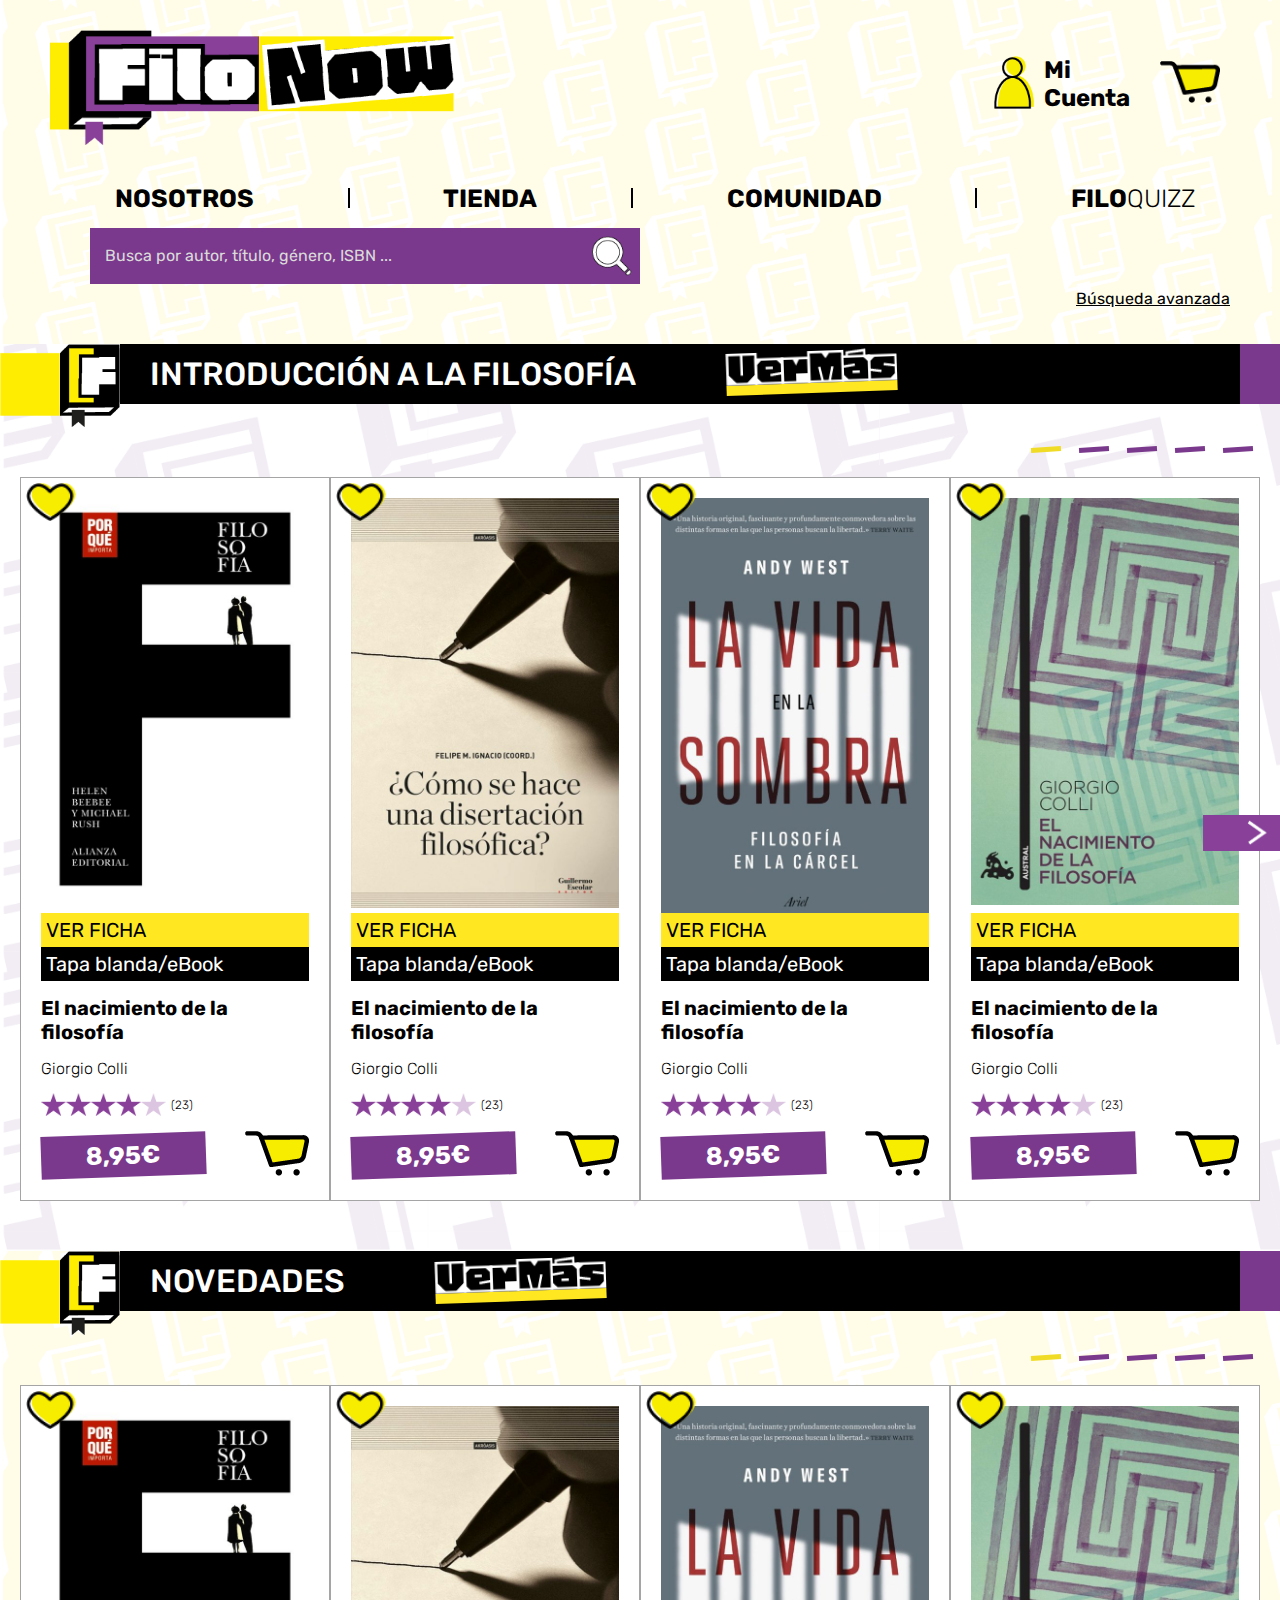
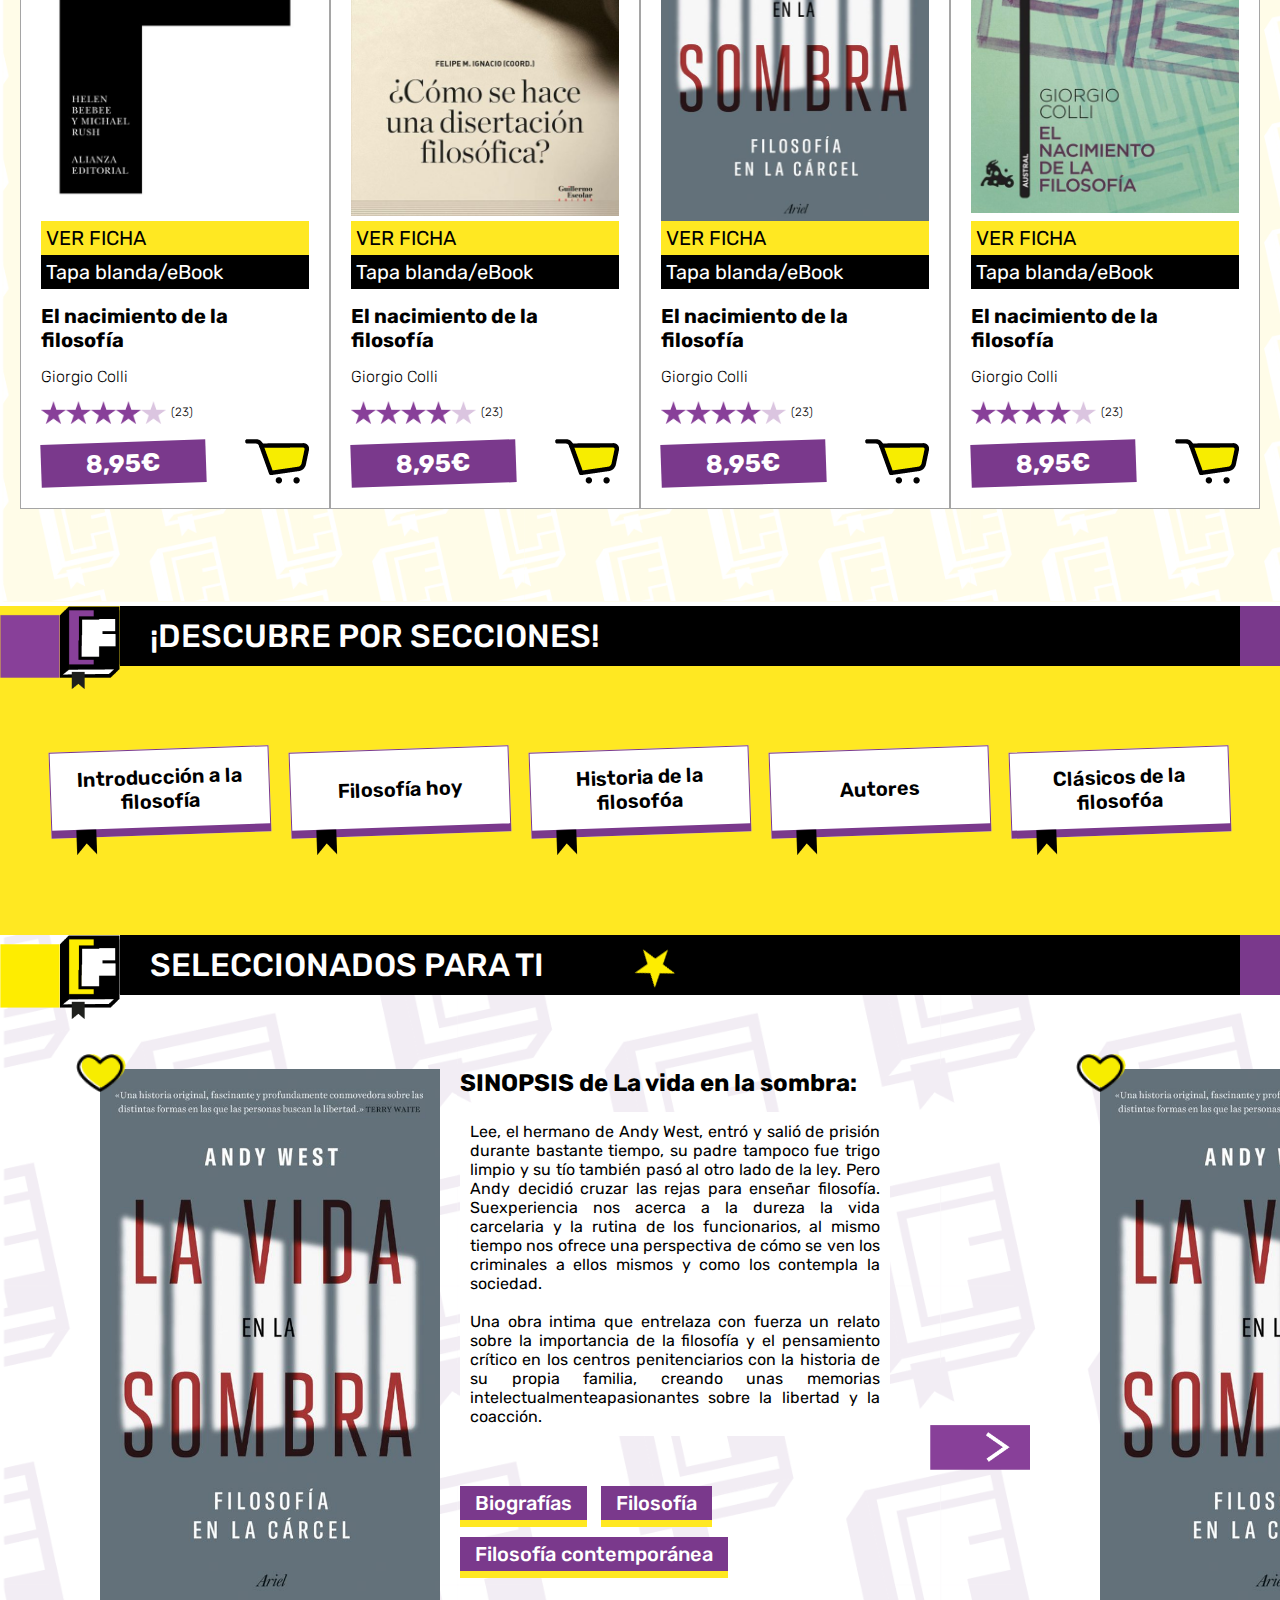
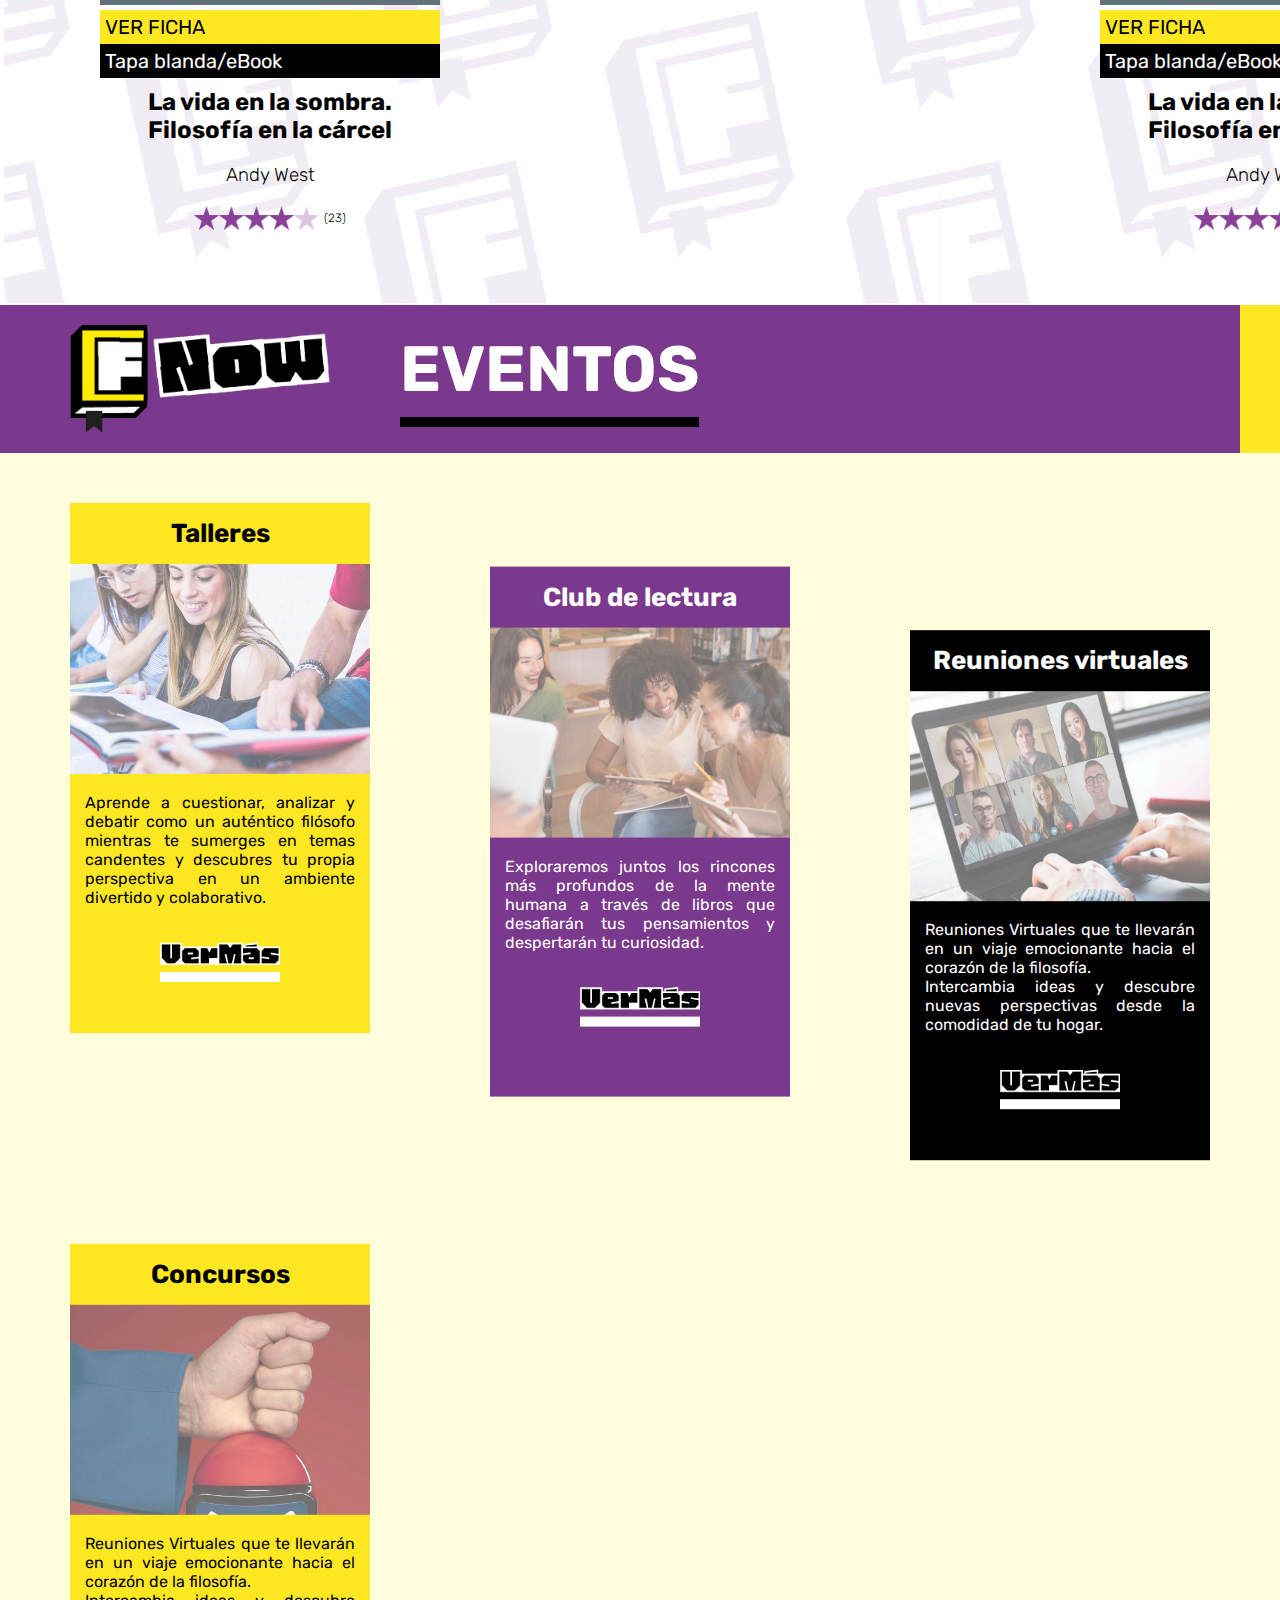
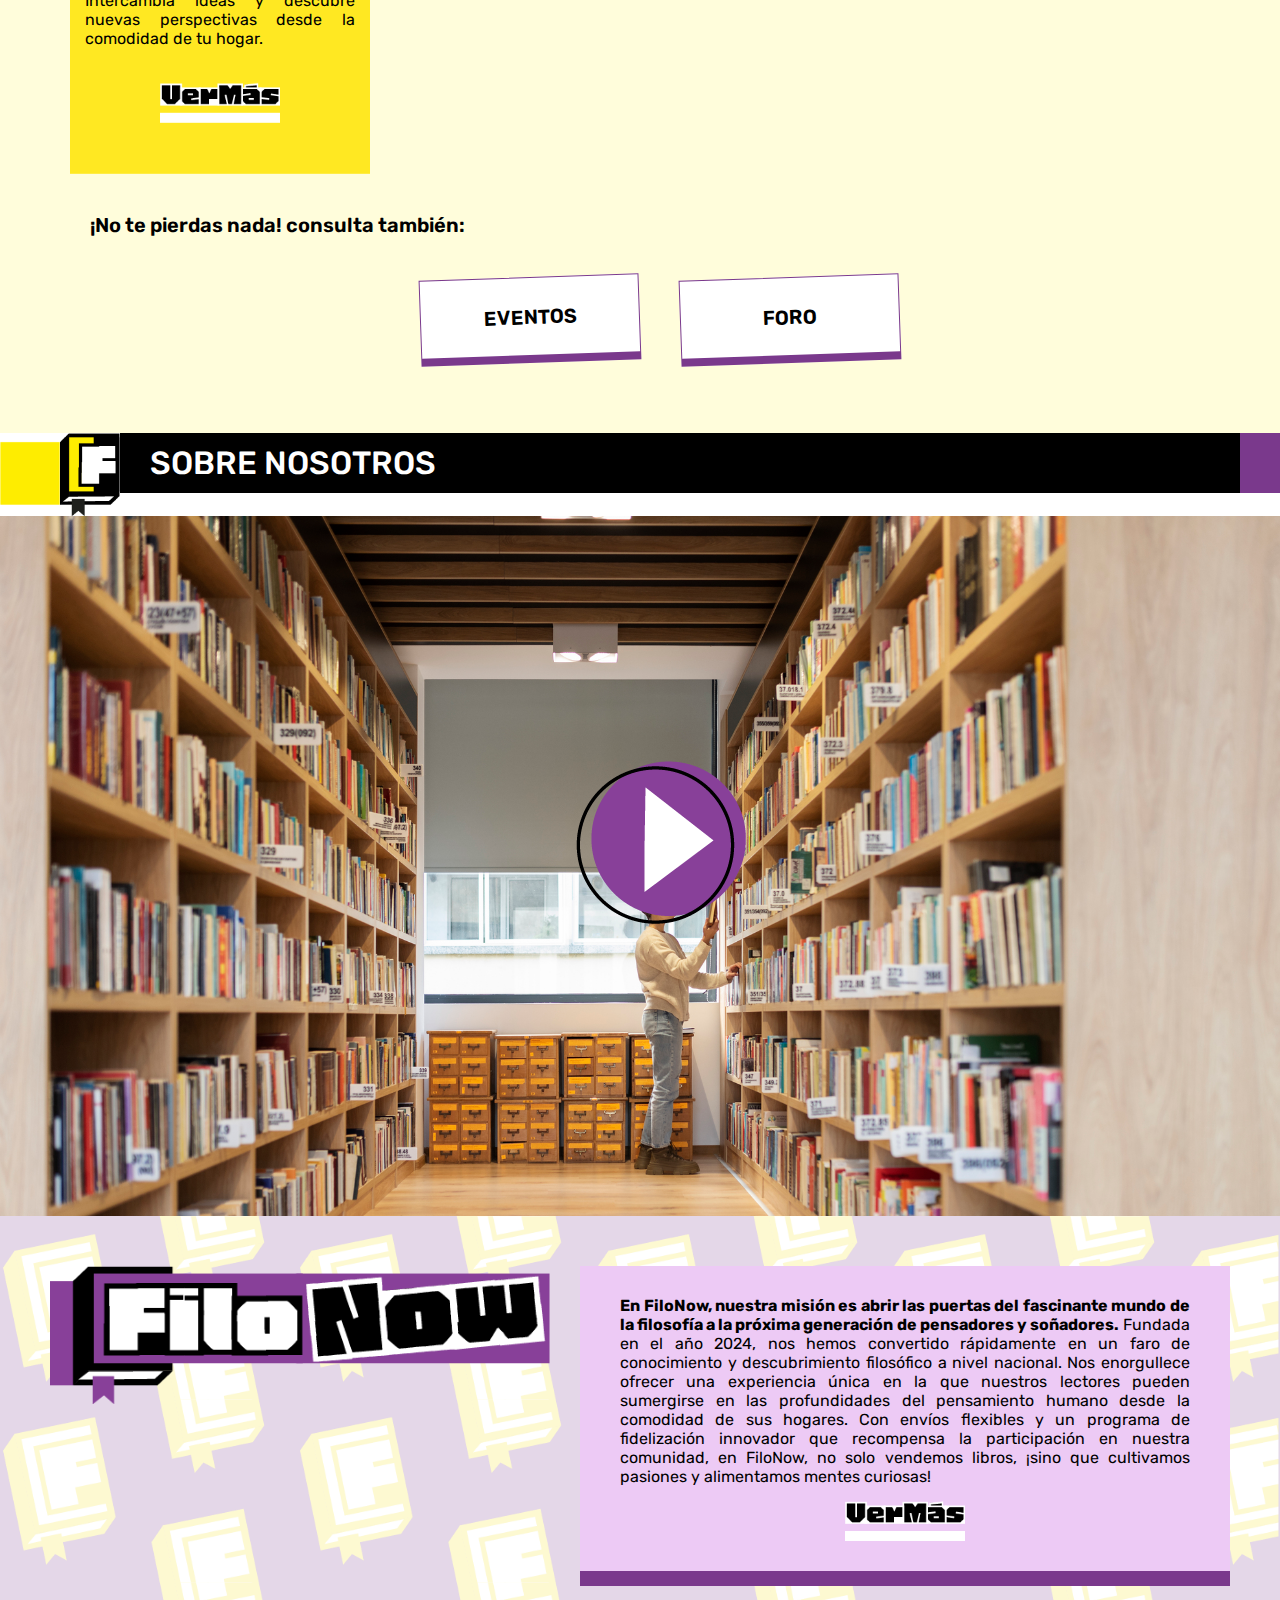
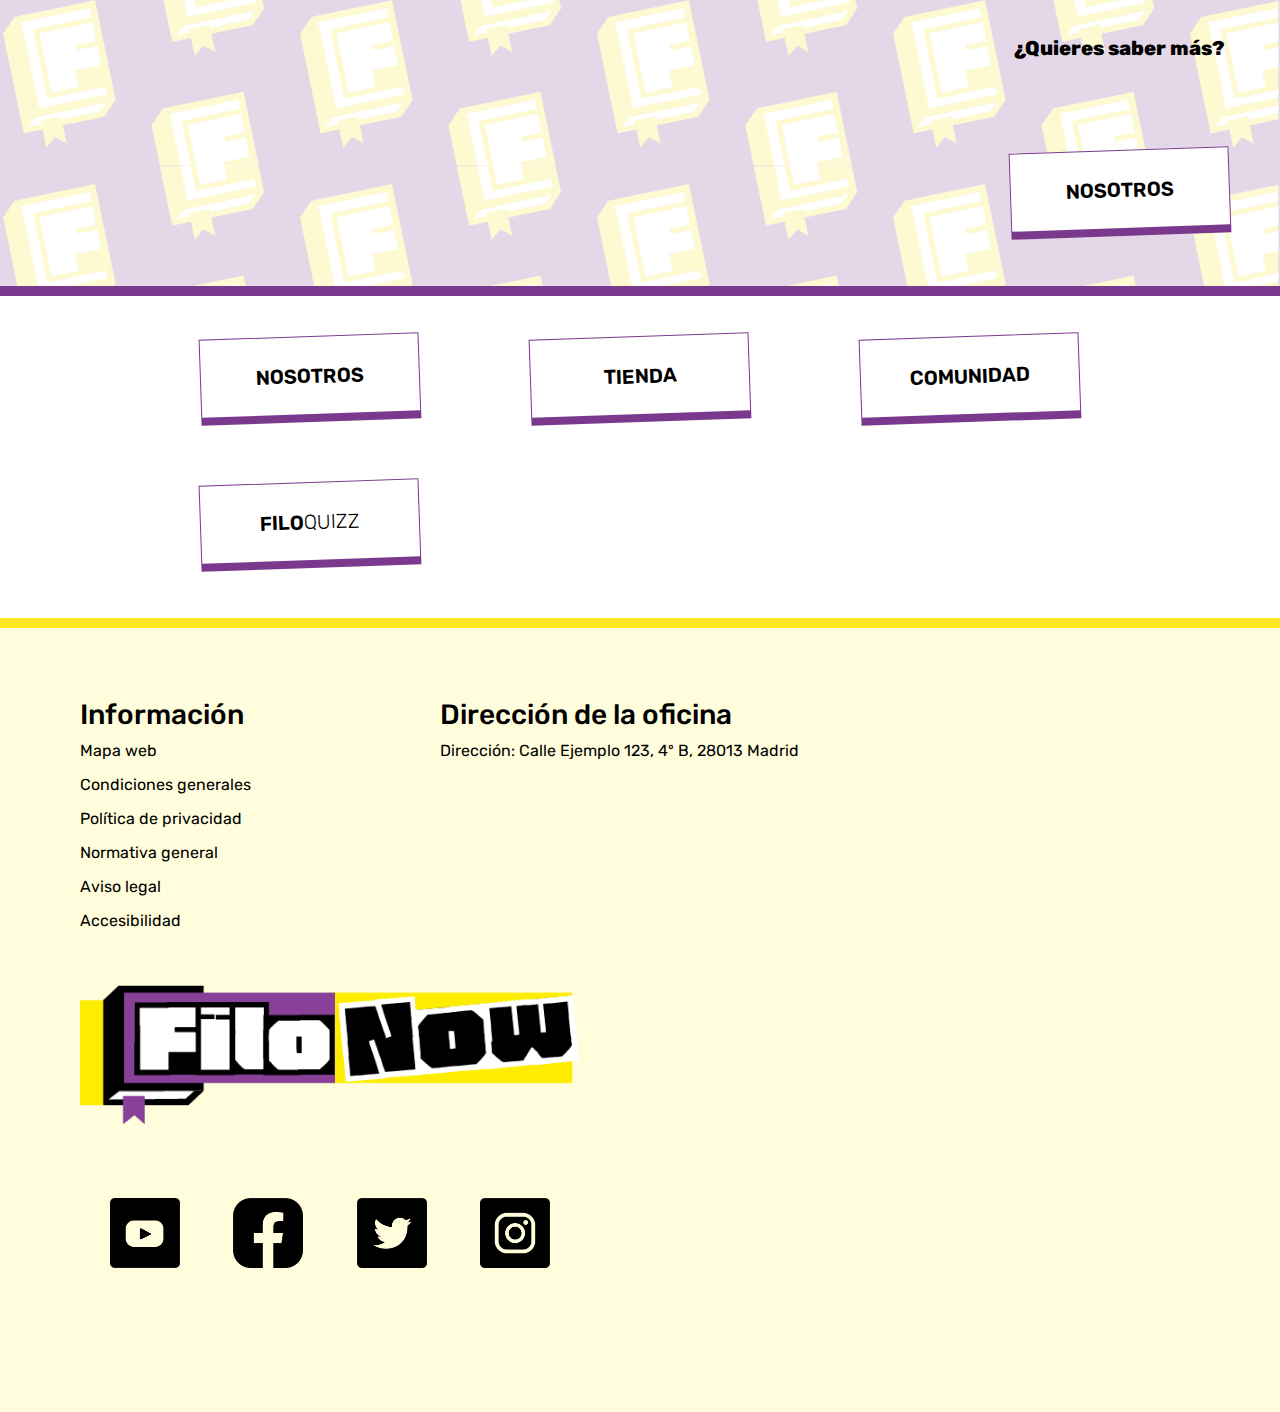
==== index.html @ 38102812 "validación completa de comunidad.html y corrección de otros html" ====
<!DOCTYPE html>
<html lang="es">
<head>
  <meta charset="UTF-8">
  <meta name="viewport" content="width=device-width, initial-scale=1.0">
  <link rel="stylesheet" href="./CSS/style.css">
  <link rel="stylesheet" href="./CSS/componentes.css">
  <title>FiloNow - Tu librería de filosofía</title>
  <link rel="stylesheet" href="https://fonts.googleapis.com/css2?family=Rubik:wght@300;400;500;700&display=swap">
  <link href="https://fonts.googleapis.com/css2?family=Honk&display=swap" rel="stylesheet">
</head>

<body>
  <header>
      <div class="navBar">
        <!-- LOGOTIPO + CALL TO ACTION -->
          <div class="sup-menu">
            <a class="abrir-menu" id="abrir">&#8801;</a>
              <a href="index.html"><img src="./logo/LOGOTIPO_VR1.png" alt="FiloNow"  class="logo"></a>
              <div class="call-action">
                  <div class="mi-cuenta-boton boton-cta">
                    <a href="#"><img src="./botones/mi-cuenta-active.png" alt="Botón Cuenta" class="icono-cuenta"></a>
                        <a href="#">
                            <h2 class="mi-cuenta">Mi <br>Cuenta</h2>
                        </a>                     
                  </div>
                  <div class="carrito boton-cta">
                      <a href="#"><img src="./botones/carrito-active.png" alt="Botón carrito" class="icono-carrito"></a>
                  </div>
              </div>
          </div>
          <!-- BUSCADOR EN LA VERSION RESPONSIVE - NO APARECE EN LA VERSIÓN DESKTOP -->
          <div class="buscador" id="buscador-resp">
              <form role="search" onsubmit="return false;">
                  <input type="search" id="search-input" name="q" placeholder="Busca por autor, título, género, ISBN ..." aria-label="Buscador">
                  <button type="submit" class="boton-buscador">
                      <img src="./botones/buscador.png" alt="botón buscador" width="28">
                  </button>
              </form>
          </div>
          <!-- MENÚ PRINCIPAL -->
          <nav class="menu" id="menu">
            <a class="cerrar-menu" id="cerrar">&#215;</a>
              <a href="nosotros.html">NOSOTROS</a>
              <div class="linea-vertical"></div>
              <a href="./tienda.html">TIENDA</a>
              <div class="linea-vertical"></div>
              <a href="comunidad.html">COMUNIDAD</a>
              <div class="linea-vertical"></div>
              <a href="#">FILO<span class="menu-light-font">QUIZZ</span></a>
              <div class="buscador">
                  <form role="search" onsubmit="return false;">
                      <input type="search" id="search-input" name="q" placeholder="Busca por autor, título, género, ISBN ..." aria-label="Buscador">
                      <button type="submit" class="boton-buscador">
                          <img src="./botones/buscador.png" alt="botón buscador" width="40">
                      </button>
                  </form>
              </div>
        </nav>
          <div class="b-avanzada">
              <a href="#">Búsqueda avanzada</a>
          </div>
      </div>
  </header>

<!-- INTRODUCCIÓN A LA FILOSOFÍA -->
  <section class="intro-filo-home">
      <div class="boton-siguiente">
          <a href="#"><img src="./botones/siguiente.png" alt="botón para ver más libros"></a>
      </div>
    
      <div class="titulo-intro-filo-home">
          <img src="./logo/LOGOTIPO_VR10.png" alt="logo FiloNow" class="imagen-titulo">
          <div class="titulo-text">
              <h1>INTRODUCCIÓN A LA FILOSOFÍA</h1>
              <a href="#"><img src="./botones/vermas.png" alt="botón ver más" class="ver-mas-no ver-mas"></a>
          </div>
      </div>
      <div class="visualizacion">
          <div class="linea-horizontal"></div>
          <div class="linea-horizontal"></div>
          <div class="linea-horizontal"></div>
          <div class="linea-horizontal"></div>
          <div class="linea-horizontal"></div>
      </div>

<div class="contenedor-intro-libros-home">
   <div class="intro-libros-home">
       <div class="libros-home">
           <div class="libro1-home">
               <a href="#"><img src="/botones/like-active.png" alt="botón me gusta" class="me-gusta"></a>
               <div class="portada">
                   <img src="./imagenes/portadas/libro1.jpg" alt="El nacimiento de la filosofía" class="portada-img">
               </div>
                   <div class="ficha">
                       <a href="#">VER FICHA</a>
                   </div>
                   <div class="formato">
                       <p>Tapa blanda/eBook</p>  
                   </div>              
                    <h2>El nacimiento de la filosofía</h2>
                    <h3>Giorgio Colli</h3>
               <div class="puntuacion">
                   <img src="./botones/estrella.png" alt="">
                   <img src="./botones/estrella.png" alt="">
                   <img src="./botones/estrella.png" alt="">
                   <img src="./botones/estrella.png" alt="">
                   <img src="./botones/estrella.png" alt="">
                   <span>(23)</span>
               </div>
               <div class="precio-carrito">
                   <span>8,95€</span>
                   <a href="#"><img src="./botones/carrito-active.png" alt="boton carrito"></a>
               </div>
           </div>
       </div>
       <div class="libros-home">
           <div class="libro1-home">
               <a href="#"><img src="/botones/like-active.png" alt="botón me gusta" class="me-gusta"></a>
               <div class="portada">
                   <img src="./imagenes/portadas/libro2.jpg" alt="El nacimiento de la filosofía" class="portada-img">
               </div>
                   <div class="ficha">
                       <a href="#">VER FICHA</a>
                   </div>
                   <div class="formato">
                       <p>Tapa blanda/eBook</p>  
                   </div>              
                    <h2>El nacimiento de la filosofía</h2>
                    <h3>Giorgio Colli</h3>
               <div class="puntuacion">
                   <img src="./botones/estrella.png" alt="">
                   <img src="./botones/estrella.png" alt="">
                   <img src="./botones/estrella.png" alt="">
                   <img src="./botones/estrella.png" alt="">
                   <img src="./botones/estrella.png" alt="">
                   <span>(23)</span>
               </div>
               <div class="precio-carrito">
                   <span>8,95€</span>
                   <a href="#"><img src="./botones/carrito-active.png" alt="boton carrito"></a>
               </div>
           </div>
       </div>
       <div class="libros-home">
           <div class="libro1-home">
               <a href="#"><img src="/botones/like-active.png" alt="botón me gusta" class="me-gusta"></a>
               <div class="portada">
                   <img src="./imagenes/portadas/libro3.jpg" alt="El nacimiento de la filosofía" class="portada-img">
               </div>
                   <div class="ficha">
                       <a href="#">VER FICHA</a>
                   </div>
                   <div class="formato">
                       <p>Tapa blanda/eBook</p>  
                   </div>              
                   <h2>El nacimiento de la filosofía</h2>
                    <h3>Giorgio Colli</h3>
               <div class="puntuacion">
                   <img src="./botones/estrella.png" alt="">
                   <img src="./botones/estrella.png" alt="">
                   <img src="./botones/estrella.png" alt="">
                   <img src="./botones/estrella.png" alt="">
                   <img src="./botones/estrella.png" alt="">
                   <span>(23)</span>
               </div>
               <div class="precio-carrito">
                   <span>8,95€</span>
                   <a href="#"><img src="./botones/carrito-active.png" alt="boton carrito"></a>
               </div>
           </div>
       </div>
      <div class="libros-home">
           <div class="libro1-home">
               <a href="#"><img src="/botones/like-active.png" alt="botón me gusta" class="me-gusta"></a>
               <div class="portada">
                   <img src="./imagenes/portadas/libro4.jpg" alt="El nacimiento de la filosofía" class="portada-img">
               </div>
                   <div class="ficha">
                       <a href="#">VER FICHA</a>
                   </div>
                   <div class="formato">
                       <p>Tapa blanda/eBook</p>  
                   </div>              
                    <h2>El nacimiento de la filosofía</h2>
                    <h3>Giorgio Colli</h3>
               <div class="puntuacion">
                   <img src="./botones/estrella.png" alt="">
                   <img src="./botones/estrella.png" alt="">
                   <img src="./botones/estrella.png" alt="">
                   <img src="./botones/estrella.png" alt="">
                   <img src="./botones/estrella.png" alt="">
                   <span>(23)</span>
               </div>
               <div class="precio-carrito">
                   <span>8,95€</span>
                   <a href="#"><img src="./botones/carrito-active.png" alt="boton carrito"></a>
               </div>
           </div>
       </div>
   </div>
</div>

<!-- NOVEDADES -->
  </section>
  <section class="intro-filo-home" id="novedades-fondo">
      <div class="boton-siguiente">
          <a href="#"><img src="./botones/siguiente.png" alt="botón para ver más libros"></a>
      </div>
    
      <div class="titulo-intro-filo-home">
          <img src="./logo/LOGOTIPO_VR10.png" alt="logo FiloNow" class="imagen-titulo">
          <div class="titulo-text">
              <h1>NOVEDADES</h1>
              <a href="#"><img src="./botones/vermas.png" alt="botón ver más" class="ver-mas-no ver-mas"></a>
          </div>
      </div>
      <div class="visualizacion">
          <div class="linea-horizontal"></div>
          <div class="linea-horizontal"></div>
          <div class="linea-horizontal"></div>
          <div class="linea-horizontal"></div>
          <div class="linea-horizontal"></div>
      </div>
      <div class="contenedor-novedades-home">
       <div class="intro-libros-home" id="novedades-home">
          <div class="libros-home">
              <div class="libro1-home">
                  <a href="#"><img src="/botones/like-active.png" alt="botón me gusta" class="me-gusta"></a>
                  <div class="portada">
                      <img src="./imagenes/portadas/libro1.jpg" alt="El nacimiento de la filosofía" class="portada-img">
                  </div>
                      <div class="ficha">
                          <a href="#">VER FICHA</a>
                      </div>
                      <div class="formato">
                          <p>Tapa blanda/eBook</p>  
                      </div>              
                       <h2>El nacimiento de la filosofía</h2>
                       <h3>Giorgio Colli</h3>
                  <div class="puntuacion">
                      <img src="./botones/estrella.png" alt="">
                      <img src="./botones/estrella.png" alt="">
                      <img src="./botones/estrella.png" alt="">
                      <img src="./botones/estrella.png" alt="">
                      <img src="./botones/estrella.png" alt="">
                      <span>(23)</span>
                  </div>
                  <div class="precio-carrito">
                      <span>8,95€</span>
                      <a href="#"><img src="./botones/carrito-active.png" alt="boton carrito"></a>
                  </div>
              </div>
          </div>
           <div class="libros-home">
              <div class="libro1-home">
                  <a href="#"><img src="/botones/like-active.png" alt="botón me gusta" class="me-gusta"></a>
                  <div class="portada">
                      <img src="./imagenes/portadas/libro2.jpg" alt="El nacimiento de la filosofía" class="portada-img">
                  </div>
                      <div class="ficha">
                          <a href="#">VER FICHA</a>
                      </div>
                      <div class="formato">
                          <p>Tapa blanda/eBook</p>  
                      </div>              
                       <h2>El nacimiento de la filosofía</h2>
                       <h3>Giorgio Colli</h3>
                  <div class="puntuacion">
                      <img src="./botones/estrella.png" alt="">
                      <img src="./botones/estrella.png" alt="">
                      <img src="./botones/estrella.png" alt="">
                      <img src="./botones/estrella.png" alt="">
                      <img src="./botones/estrella.png" alt="">
                      <span>(23)</span>
                  </div>
                  <div class="precio-carrito">
                      <span>8,95€</span>
                      <a href="#"><img src="./botones/carrito-active.png" alt="boton carrito"></a>
                  </div>
              </div>
          </div>
          <div class="libros-home">
              <div class="libro1-home">
                  <a href="#"><img src="/botones/like-active.png" alt="botón me gusta" class="me-gusta"></a>
                  <div class="portada">
                      <img src="./imagenes/portadas/libro3.jpg" alt="El nacimiento de la filosofía" class="portada-img">
                  </div>
                      <div class="ficha">
                          <a href="#">VER FICHA</a>
                      </div>
                      <div class="formato">
                          <p>Tapa blanda/eBook</p>  
                      </div>              
                       <h2>El nacimiento de la filosofía</h2>
                       <h3>Giorgio Colli</h3>
                  <div class="puntuacion">
                      <img src="./botones/estrella.png" alt="">
                      <img src="./botones/estrella.png" alt="">
                      <img src="./botones/estrella.png" alt="">
                      <img src="./botones/estrella.png" alt="">
                      <img src="./botones/estrella.png" alt="">
                      <span>(23)</span>
                  </div>
                  <div class="precio-carrito">
                      <span>8,95€</span>
                      <a href="#"><img src="./botones/carrito-active.png" alt="boton carrito"></a>
                  </div>
              </div>
          </div>
          <div class="libros-home">
              <div class="libro1-home">
                  <a href="#"><img src="/botones/like-active.png" alt="botón me gusta" class="me-gusta"></a>
                  <div class="portada">
                      <img src="./imagenes/portadas/libro4.jpg" alt="El nacimiento de la filosofía" class="portada-img">
                  </div>
                      <div class="ficha">
                          <a href="#">VER FICHA</a>
                      </div>
                      <div class="formato">
                          <p>Tapa blanda/eBook</p>  
                      </div>              
                       <h2>El nacimiento de la filosofía</h2>
                       <h3>Giorgio Colli</h3>
                  <div class="puntuacion">
                      <img src="./botones/estrella.png" alt="">
                      <img src="./botones/estrella.png" alt="">
                      <img src="./botones/estrella.png" alt="">
                      <img src="./botones/estrella.png" alt="">
                      <img src="./botones/estrella.png" alt="">
                      <span>(23)</span>
                  </div>
                  <div class="precio-carrito">
                      <span>8,95€</span>
                      <a href="#"><img src="./botones/carrito-active.png" alt="boton carrito"></a>
                  </div>
              </div>
          </div>
      </div>
      </div>
      <div class="ver-mas-resp">
       <a href="#"><img src="./botones/vermas.png" alt="botón ver más" class="ver-mas"></a>
      </div>
  </section>

  <!-- DESCUBRE -->
  <section class="descubre-home section-margin-top">
    
      <div class="titulo-intro-filo-home">
          <img src="./logo/LOGOTIPO_VR5.png" alt="logo FiloNow" class="imagen-titulo-descubre">
          <div class="titulo-text">
              <h1>¡DESCUBRE POR SECCIONES!</h1>
          </div>
      </div>
      <div class="seccion-descubre">
          <div class="botones-descubre">
              <a href="#" class="descubre-boton-arriba"><img src="./botones/lengua.png" alt="" class="lengua">Introducción a la filosofía</a>
              <a href="#" class="descubre-boton-abajo"><img src="./botones/lengua.png" alt="" class="lengua">Filosofía hoy</a>
              <a href="#" class="descubre-boton-arriba"><img src="./botones/lengua.png" alt="" class="lengua">Historia de la filosofóa</a>
              <a href="#" class="descubre-boton-abajo"><img src="./botones/lengua.png" alt="" class="lengua">Autores</a>
              <a href="#" class="descubre-boton-arriba"><img src="./botones/lengua.png" alt="" class="lengua">Clásicos de la filosofóa</a>
          </div>
      </div>
</section>
 <section class="parati-home">
   <div class="titulo-intro-filo-home titulo-parati">
       <img src="./logo/LOGOTIPO_VR10.png" alt="logo FiloNow" class="imagen-titulo-descubre">
       <div class="titulo-text">
           <h1>SELECCIONADOS PARA TI</h1>
           <img src="./botones/estrella-amarilla.png" alt="" class="estrella-parati">
       </div>
   </div>
   <div class="contenido-parati">
       <div class="libro-parati">
           <div class="info-libro-parati">
               <a href="#"><img src="/botones/like-active.png" alt="botón me gusta" class="me-gusta-parati"></a>
               <div class="portada-parati">
                   <img src="./imagenes/portadas/libro3.jpg" alt="" class="portada-parati1">
               </div>
               <div class="ficha">
                   <a href="#">VER FICHA</a>
               </div>
               <div class="formato">
                   <p>Tapa blanda/eBook</p>  
               </div>
               <h2 class="parati-nombreautor">La vida en la sombra. Filosofía en la cárcel</h2>
               <h3 class="parati-nombreautor">Andy West</h3>
               <div class="puntuacion puntuacion-parati">
                   <img src="./botones/estrella.png" alt="">
                   <img src="./botones/estrella.png" alt="">
                   <img src="./botones/estrella.png" alt="">
                   <img src="./botones/estrella.png" alt="">
                   <img src="./botones/estrella.png" alt="">
                   <span>(23)</span>
               </div>
           </div>
           <div class="descripcion-libro-parati">
               <h2 class="h2-parati">SINOPSIS de La vida en la sombra:</h2>
               <p>Lee, el hermano de Andy West, entró y salió de prisión durante bastante tiempo, su padre tampoco fue trigo limpio y su tío también pasó al otro lado de la ley. Pero Andy decidió cruzar las rejas para enseñar filosofía. Suexperiencia nos acerca a la dureza la vida carcelaria y la rutina de los funcionarios, al mismo tiempo nos ofrece una perspectiva de cómo se ven los criminales a ellos mismos y como los contempla la sociedad.
  
                <br><br>Una obra intima que entrelaza con fuerza un relato sobre la importancia de la filosofía y el pensamiento crítico en los centros penitenciarios con la historia de su propia familia, creando unas memorias intelectualmenteapasionantes sobre la libertad y la coacción.</p>
                <div class="tags-parati">
                   <a href="#">Biografías</a>
                   <a href="#">Filosofía</a>
                   <a href="#">Filosofía contemporánea</a>
                </div>
           </div>
           <div class="boton-siguiente-parati">
               <a href="#"><img src="./botones/siguiente.png" alt=""></a>
           </div>
       </div>
       <div class="libro-parati">
           <div class="info-libro-parati">
               <a href="#"><img src="/botones/like-active.png" alt="botón me gusta" class="me-gusta-parati"></a>
               <div class="portada-parati">
                   <img src="./imagenes/portadas/libro3.jpg" alt="" class="portada-parati1">
               </div>
              
               <div class="ficha">
                   <a href="#">VER FICHA</a>
               </div>
               <div class="formato">
                   <p>Tapa blanda/eBook</p>  
               </div>
               <h2 class="parati-nombreautor">La vida en la sombra. Filosofía en la cárcel</h2>
               <h3 class="parati-nombreautor">Andy West</h3>
               <div class="puntuacion puntuacion-parati">
                   <img src="./botones/estrella.png" alt="">
                   <img src="./botones/estrella.png" alt="">
                   <img src="./botones/estrella.png" alt="">
                   <img src="./botones/estrella.png" alt="">
                   <img src="./botones/estrella.png" alt="">
                   <span>(23)</span>
               </div>
           </div>
           <div class="descripcion-libro-parati">
               <h2 class="h2-parati">SINOPSIS de La vida en la sombra:</h2>
               <p>Lee, el hermano de Andy West, entró y salió de prisión durante bastante tiempo, su padre tampoco fue trigo limpio y su tío también pasó al otro lado de la ley. Pero Andy decidió cruzar las rejas para enseñar filosofía. Suexperiencia nos acerca a la dureza la vida carcelaria y la rutina de los funcionarios, al mismo tiempo nos ofrece una perspectiva de cómo se ven los criminales a ellos mismos y como los contempla la sociedad.
  
                <br><br>Una obra intima que entrelaza con fuerza un relato sobre la importancia de la filosofía y el pensamiento crítico en los centros penitenciarios con la historia de su propia familia, creando unas memorias intelectualmenteapasionantes sobre la libertad y la coacción.</p>
                <div class="tags-parati">
                   <a href="#">Biografías</a>
                   <a href="#">Filosofía</a>
                   <a href="#">Filosofía contemporánea</a>
                </div>
           </div>
       </div>     
   </div>
</section>

<!-- EVENTOS -->
<section class="eventos-home">
   <div class="encabezado-eventos-home">
       <img src="./logo/LOGOTIPO_VR9.png" alt="">
       <div class="titulo-eventos">
           <h1>EVENTOS</h1>
       </div>
   </div>

   <div class="contenedor-grid">
       <div class="grid-eventos-home">
           <div class="container-eventos evento1">
               <div class="evento1-home">
                   <h2>Talleres</h2>
                   <img src="./imagenes/eventos/talleres.jpg" alt="imagen de un grupo de personas reunidas en videoconferencia" class="imagen-evento-home"  height="210px">
                   <p>Aprende a cuestionar, analizar y debatir como un auténtico filósofo mientras te sumerges en temas candentes y descubres tu propia perspectiva en un ambiente divertido y colaborativo.</p>
                   <a href="#" class="ver-mas-estandar"><img src="./botones/vermas.png" alt="boton para ver más sobre el evento"></a>
               </div>
           </div>
      
           <div class="container-eventos evento2">
               <div class="evento1-home">
                   <h2>Club de lectura</h2>
                   <img src="./imagenes/eventos/club_lectur.jpg" alt="imagen de un grupo de personas reunidas en videoconferencia" class="imagen-evento-home"  height="210px">
                   <p>Exploraremos juntos los rincones más profundos de la mente humana a través de libros que desafiarán tus pensamientos y despertarán tu curiosidad.</p>
                   <a href="#" class="ver-mas-estandar"><img src="./botones/vermas.png" alt="boton para ver más sobre el evento"></a>
               </div>
           </div>
       
           <div class="container-eventos evento3">
               <div class="evento1-home">
                   <h2>Reuniones virtuales</h2>
                   <img src="./imagenes/eventos/reuniones_virtuales.jpg" alt="imagen de un grupo de personas reunidas en videoconferencia" class="imagen-evento-home"  height="210px">
                   <p>Reuniones Virtuales que te llevarán en un viaje emocionante hacia el corazón de la filosofía. <br>Intercambia ideas y descubre nuevas perspectivas desde la comodidad de tu hogar.</p>
                   <a href="#" class="ver-mas-estandar"><img src="./botones/vermas.png" alt="boton para ver más sobre el evento"></a>
               </div>
           </div>
      
           <div class="container-eventos evento4">
               <div class="evento1-home">
                   <h2>Concursos</h2>
                   <img src="./imagenes/eventos/concursos.jpg" alt="imagen de un grupo de personas reunidas en videoconferencia" class="imagen-evento-home" height="210px">
                   <p>Reuniones Virtuales que te llevarán en un viaje emocionante hacia el corazón de la filosofía. <br>Intercambia ideas y descubre nuevas perspectivas desde la comodidad de tu hogar.</p>
                   <a href="#" class="ver-mas-estandar"><img src="./botones/vermas.png" alt="boton para ver más sobre el evento"></a>
               </div>
           </div>
       </div>
   </div>
  
   <div class="adicional-eventos">
       <p>¡No te pierdas nada! consulta también: </p>
       <div class="botones-eventos">
           <a href="#"  class="botones-general">EVENTOS</a>
           <a href="#"  class="botones-general">FORO</a>
       </div>
   </div>
</section>

<!-- NOSOTROS -->
<section class="sobre-nosotros">
   <div class="titulo-intro-filo-home imagen-nosotros">
       <img src="./logo/LOGOTIPO_VR10.png" alt="logo FiloNow" class="imagen-titulo-descubre">
       <div class="titulo-text">
           <h1>SOBRE NOSOTROS</h1>
       </div>
   </div>
   <div class="video-nosotros">
       <a href="#"><img src="./botones/boton-play.png" alt="botón play" class="play"></a>
   </div>
   <div class="contenido-sobre-nosotros">
       <div class="logo-texto-nosotros">
           <img src="./logo/LOGOTIPO_purpura.png" alt="">
           <div class="descripcion-nosotros">
               <p><b>En FiloNow, nuestra misión es abrir las puertas del fascinante mundo de la filosofía a la próxima generación de pensadores y soñadores.</b> Fundada en el  año 2024, nos hemos convertido rápidamente en un faro de conocimiento y descubrimiento filosófico a nivel nacional. Nos enorgullece ofrecer una experiencia única en la que nuestros lectores pueden sumergirse en las profundidades del pensamiento humano desde la comodidad de sus hogares. Con envíos flexibles y un programa de fidelización innovador que recompensa la participación en nuestra comunidad, en FiloNow, no solo vendemos libros,
                   ¡sino que cultivamos pasiones y alimentamos mentes curiosas!</p>
               <a href="#" class="ver-mas-estandar"><img src="./botones/vermas.png" alt="boton para ver más sobre el evento"></a>
           </div>          
       </div>
       <div class="saber-mas-nosotros">
           <p>¿Quieres saber más?</p>
           <a href="#" class="botones-general">NOSOTROS</a>
       </div>
   </div>
</section>

<footer>
   <section>
       <div class="grid-botones-foot">
           <a href="#" class="botones-general">NOSOTROS</a>
           <a href="#" class="botones-general">TIENDA</a>
           <a href="#" class="botones-general">COMUNIDAD</a>
           <a href="#" class="botones-general">FILO<span>QUIZZ</span></a>
       </div>
   </section>
   <section class="info-foot">
       <div class="contenido-info-foot">
           <div class="info-dire-foot">
               <div class="info1">
                   <h4>Información</h4>
                   <ul class="info-lista-foot">
                       <li><a href="#">Mapa web</a> </li>
                       <li><a href="#">Condiciones generales </a></li>
                       <li><a href="#">Política de privacidad</a></li>
                       <li><a href="#">Normativa general </a></li>
                       <li><a href="#">Aviso legal</a></li>
                       <li><a href="#">Accesibilidad</a></li>
                   </ul>
               </div>
               <div class="info2">
                   <h4>Dirección de la oficina</h4>
                   <p>Dirección: Calle Ejemplo 123, 4º B, 28013 Madrid</p>
               </div>
           </div>
          
           <div class="logo-foot">
               <a href="#"><img src="./logo/LOGOTIPO_VR1.png" alt="logotipo FiloNow" class="logo-foot-img"></a>
               <div class="rrss-foot">
                   <a href="#"><img src="./botones/youtube.png" alt=""></a>
                   <a href="#"><img src="./botones/facebook.png" alt=""></a>
                   <a href="#"><img src="./botones/twitter.png" alt=""></a>
                   <a href="#"><img src="./botones/instagram.png" alt=""></a>
               </div>
           </div>
       </div>
   </section>
</footer>

<script src="./js/main.js"></script>

</body>
</html>
---- CSS/style.css ----
* {
  padding: 0;
  margin: 0;
  box-sizing: border-box;
 }
 
 
 
 /* INTRODUCCIÓN A LA FILOSOFÍA - HOME */

 /* TITULO SECCIÓN*/
 .titulo-intro-filo-home {
  display: flex;
 }
 
 
 .imagen-titulo{
  width: 120px;
 }
 
 
 .titulo-text {
  display: flex;
  margin: 0;
  height: 60px;
  width: 100%;
  background-color: #000;
  color: #fff;
  align-items: center;
  padding: 0 20px;
  border-right: #7A398C 40px solid;
 }
 
 
 .titulo-text h1 {
  margin: 0;
  font-size: 32px;
  margin-right: 80px;
  font-weight: 500;
  padding: 10px;
 }
 
 
 .ver-mas {
  transform: rotate(-2deg);
  border-bottom: #FFE822 10px solid;
 }
 
 
 .ver-mas-resp{
  opacity: 0;
 }
 
 .titulo-text img:hover {
  border-bottom: #7A398C 10px solid;
  transition: 0.4s;
 }

 /* LIBROS INTRODUCCIÓN HOME*/
 .intro-filo-home{
  height: 100%;
  background-image: url(../imagenes/background/2.png);
  background-size: cover;
 }
 
 .contenedor-intro-libros-home{
  display: flex;
  justify-content: center;
  align-items: center;
 }

 .contenedor-novedades-home{
  display: flex;
  justify-content: center;
  align-items: center;
 }
 
 .intro-libros-home{
  display: flex;
  padding: 0px 50px 50px;
  /*flex-wrap: wrap;*/
 }
 
 
 .libros-home{
  background-color: #fff;
  display: flex;

  margin: auto;
  margin-top: 50px;
  height: 80%;
  width: 310px;
  padding: 20px 20px;
  border: #a5a5a5 0.5px solid;
 }
 
 
 .visualizacion{
  position: absolute;
  left: 80%;
  margin-top: 10px;
 }
 
 
 .linea-horizontal{
  display: inline-block;
  width: 30px;
  height: 5px;
  background-color: #7A398C;
  margin: 0 7px;
  transform: rotate(-4deg);
 }
 
 
 .visualizacion :first-child{
  background-color: #f0dc26;
 }

 .libro1-home {
  position: relative;
  display: flex;
  flex-direction: column;
 }
 
 
 .ficha a{
  display: block;
  text-decoration: none;
  color: #000;
 }
 
 
 .ficha{
  padding: 5px;
  background-color: #FFE822;
  margin-top: 1px;
 }
 
 
 .formato{
  padding: 5px;
  background-color: #000;
  color: #fff;
 }
 
 
 .ficha, .formato{
  font-size: 20px;
 }

 .ficha:hover{
  background-color: #7A398C;
  transition: 0.4s;
 }

 .ficha:active{
  background-color: #a98ab1;
 }
 
 .ficha a:hover{
  color: #fff;
  transition: 0.4s;
 }
 
 .me-gusta{
  position: absolute;
  width: 50px;
  top: -15px;
  left: -15px;
 }
 
 .portada{
  height: 414px;
 }
 
 .portada-img{
  width: 100%;
 }
 
 
 .libros-home h2{
  font-size: 20px;
  padding: 15px 0px;
 }
 
 
 .libros-home h3{
  font-size: 16px;
  font-weight: 100;
  padding-bottom: 15px;
 }
 
 
 .puntuacion{
  display: flex;
  align-items: center;
 }
 
 
 .puntuacion img:last-of-type{
  margin-right: 5px;
  opacity: 30%;
 }
 
 
 .puntuacion img{
  width: 25px;
 }
 
 
 .puntuacion span{
  font-size: 12px;
  font-weight: 100;
 }
 
 
 .precio-carrito{
  display: flex;
  justify-content: space-between;
  align-items: center;
  margin-top: 15px;
 }
 
 
 .precio-carrito span{
  font-size: 25px;
  color: #fff;
  background-color: #7A398C;
  padding: 7px 45px;
  transform: rotate(-2deg);
  font-weight: 700;
 }
 
 
 .boton-siguiente{
  position: absolute;
  bottom: 5%;
  left: 94%;
  z-index: 100;
 }
 
 
 .boton-siguiente img{
  width: 80px;
 }
 
 
 .boton-siguiente img:hover{
 opacity: 0.8;
 }

 /* NOVEDADES -HOME */
 #novedades-fondo{
  background-image: url(../imagenes/background/3.png);
 }

 /* DESCUBRE SECCIONES - HOME */
 .imagen-titulo-descubre{
  width: 120px;
 }
 
 .descubre-home{
  background-color: #FFE822;
  height: 100%;
 }

 .botones-descubre{
  display: flex;
  justify-content: center;
  align-items: center;
  text-align: center;
  gap: 20px;
  flex-wrap: wrap;
  padding: 60px 20px 100px;
 }
 
 
 .botones-descubre a{
  display: flex;
  justify-content: center;
  align-items: center;
  min-width: 180px;
  text-decoration: none;
  padding: 15px 20px;
  background-color: #fff;
  width: 220px;
  height: 86px;
  font-size: 20px;
  font-weight: 600;
  transform: rotate(-2deg);
  border: #7A398C 1px solid;
  border-bottom: #7A398C 8px solid;
  position: relative;
 }
 
 .lengua{
  width: 20px;
  position: absolute;
  top: 100%;
  right: 80%;
 }
 
 .botones-descubre a:hover{
  background-color: #FAE9FF;
  transition: 0.4s;
 }
 
 
 .botones-descubre a:active{
  background-color: #7A398C;
  color: #fff;
 }

/* SELECCIONADOS PARA TI - HOME */
.parati-home{
  background-image: url(../imagenes/background/2.png);
  background-size: cover;
  height: 970px;
}

.estrella-parati{
  width: 40px;
  transform: rotate(-35deg);
}
 
.contenido-parati{
  display: flex;
  overflow: auto;
  padding: 50px 100px;
 }

 .boton-siguiente-parati{
  align-self: center;
  justify-content: center;
 }

 .portada-parati1{
  width: 340px;
 }

 .info-libro-parati{
  position: relative;
  margin-right: 20px;
  width: 340px;
 }

 .parati-nombreautor{
  padding: 10px;
  text-align: center;
 }

 .puntuacion-parati{
  justify-content: center;
  margin-top: 10px;
 }

.me-gusta-parati{
  position: absolute;
  width: 50px;
  top: -15px;
  left: -24px;
 }

 .descripcion-libro-parati{
  width: 430px;
 }

 .descripcion-libro-parati h2{
  margin-bottom: 15px;
 }

 .descripcion-libro-parati p{
  padding: 10px 10px;
  background-color: #fff;
  margin-bottom: 40px;
  text-align: justify;
 }

 .contenido-parati h3{
  font-weight: 100;
 }

 .tags-parati a{
  display: inline-block;
  padding: 5px 15px;
  background-color: #7A398C;
  color: #fff;
  text-align: center;
  border-bottom: #FFE822 7px solid;
  text-decoration: none;
  justify-content: center;
  margin-right: 10px;
  margin-top: 10px;
  font-size: 20px;
  font-weight: 500;
 }

 .tags-parati a:hover{
  background-color: #FFE822;
  color: #7A398C;
  border-bottom: #7A398C 7px solid;
  transition: 0.4s;
 }

 .tags-parati a:active{
  background-color: #7A398C;
  color: #fff;
  border-bottom: #FFE822 7px solid;
 }

 .libro-parati{
  display: flex;
  margin-right: 70px;
 }

 .boton-siguiente-parati img{
  width: 100px;
  margin-left: 40px;
 }

 /* EVENTOS - HOME */
 .eventos-home{
  background-color: #fffddb;
  padding-bottom: 70px;
 }
 .contenedor-grid{
  display: flex;
  flex-direction: column;
  justify-content: center;
  align-items: center;
 }
 .encabezado-eventos-home{
  padding: 0px 50px;
  display: flex;
  align-items: center;
  border-right: #FFE822 40px solid;
 }

 .titulo-eventos{
  margin-left: 50px;
  padding-bottom: 10px;
  font-size: 32px;
  font-weight: 500;
  background-color: #7A398C;
  border-bottom: #000 10px solid;
  cursor: pointer;
 }

 .titulo-eventos:hover{
  border-bottom: #FFE822 10px solid;
  transition: 0.4s;
 }

 .titulo-eventos h1{
  color: #fff;
 }

 .encabezado-eventos-home{
  background-color: #7A398C;
 }

 .encabezado-eventos-home img{
  width: 300px;
  padding: 20px;
 }

 .grid-eventos-home{
  display: flex;
  justify-content: space-between;
  padding: 50px 70px;
  gap: 20px;
  max-width: 1500px;
  flex-wrap: wrap;
 }

 .container-eventos{
  width: 300px;
  height: 530px;
  text-align: center;
 }

 .evento1{
  background-color: #FFE822;
  color: #000;
 }

 .evento2{
  background-color: #7A398C;
  color: #fff;
 }

 .evento3{
  background-color: #000;
  color: #fff;
 }

 .evento4{
  background-color: #FFE822;
  color: #000;
 }

 .container-eventos p{
  text-align: justify;
  padding: 15px;
  margin-bottom: 20px;
  font-size: 16px;
 }

 .container-eventos h2{
  padding: 15px 8px;
  font-size: 26px;
 }

 .imagen-evento-home{
  width: 300px;
 }

 .grid-eventos-home div:nth-child(2){
  transform: translateY(12%);
 }

 .grid-eventos-home div:nth-child(3){
  transform: translateY(24%);
 }

 .grid-eventos-home div:nth-child(4){
  transform: translateY(36%);
 }

 .adicional-eventos{
  margin-top: 180px;
 }

 .adicional-eventos p{
  font-size: 20px;
  font-weight: 600;
  padding: 0px 90px;
 }

 .botones-eventos{
  display: flex;
  margin-left: 420px;
  gap: 40px;
 }

 /* NOSOTROS - HOME */
 .video-nosotros{
  height: 700px;
  background-image: url(../imagenes/nosotros/video.jpg);
  background-size: cover;
  position: relative;
  margin: 0 auto;
 }

 .play{
  position: absolute;
  left: 45%;
  top: 35%;
 }

 .contenido-sobre-nosotros{
  background-color: rgba(122, 57, 140, 0.2);  
  background-image: url(../imagenes/background/1.png);
  background-size: cover;
  margin-top: -50px;
  padding-top: 50px;
  padding-bottom: 50px;
 }

 .logo-texto-nosotros{
  display: flex;
  justify-content: center;
  gap: 30px;
  align-items: flex-start;
  margin: 50px;
}

 .logo-texto-nosotros img{
  width: 500px;
 }

 .descripcion-nosotros{
  background-color:#edcaf5;
  padding: 30px 40px;
  display: flex;
  flex-direction: column;
  align-items: center;
  border-bottom: #7A398C 15px solid;
 }

 .descripcion-nosotros p{
  font-size: 16px;
  font-weight: 400;
  text-align: justify;
  margin-bottom: 15px;
}

.saber-mas-nosotros{
  display: flex;
  flex-direction: column;
  align-items: flex-end;
  margin: 50px 50px 0px;
}

.saber-mas-nosotros p{
  width: 222px;
  text-align: center;
  font-weight: 800;
  font-size: 20px;
  color: #000;
  padding-bottom: 50px;
}
 
 /* RESPONSIVE */
 @media(max-width: 978px){
 
 /* INTRODUCCIÓN A LA FILOSOFÍA - HOME */
  .intro-filo-home{
    height: 630px;
  }
 
  .boton-siguiente, .visualizacion{
    display: none;
  }
 
  .intro-libros-home{
    background-size: cover;
    padding-bottom: 80px;
  }
 
  .intro-libros-home{
    flex-direction: row;
    flex-wrap: nowrap;
    overflow: auto;
    white-space: nowrap;
  }
 
  .titulo-text{
    display: block;
    border-right:#7A398C 20px solid;
    height: 45px;
  }
 
 
  .imagen-titulo{
    display: none;
  }
 
 
  .titulo-text h1{
    font-size: 17px;
    padding: 10px;
    width: 100%;
  }
 
 
  .libros-home{
    margin-top: 17px;
  }
 
 
  .me-gusta{
    width: 35px;
  }
 
  .portada{
    height: 310px;
    margin-bottom: 0px;
  }
 
 
  .ficha, .formato{
    font-size: 12px;
  }
 
  .libros-home h2{
    font-size: 14px;
    font-weight: 500;
    padding: 10px 0px;
  }
 
 
  .libros-home h3{
    font-size: 14px;
    font-weight: 200;
    padding-bottom: 10px;
  }
 
 
  .puntuacion img{
    width: 18px;
  }
 
 
  .precio-carrito{
    margin-top: 10px;
  }
 
 
  .precio-carrito span{
    font-size: 17px;
    padding: 5px 25px;
  }
 
 
  .precio-carrito a img{
    width: 70px;
    padding: 5px 15px;
    background-color: #f1e1f5;
  }
 
 
  /* DESCUBRE SECCIONES - HOME */
  .imagen-titulo-descubre, .ver-mas{
    display: none;
  }
 
 
  .descubre-home{
    margin-top: 22px;
  }
 
  .descubre-home{
    height: 680px;
   }
 
  .botones-descubre{
    display: flex;
    flex-direction: column;
    gap: 0px;
    flex-wrap: nowrap;
  }
 
 
  .botones-descubre a:nth-child(2),
 .botones-descubre a:nth-child(4){
  transform: none;
 }
 
 
 .botones-descubre a{
  margin-top: 30px;
  font-size: 16px;
  transform: none;
 }
 
 /* PARA TI - HOME */
 .parati-home{
  background-image: none;
  background-color: #fcf5fe;
  height: 1100px;
 }

 .titulo-text{
  display: flex;
  width: 100%;
  justify-content: left;
 }

 .estrella-parati{
  width: 25px;
 }

 .contenido-parati{
  padding: 50px 50px;
 }

 .portada-parati1{
  width: 300px;
 }

 .libro-parati{
  flex-direction: column;
 }

 .parati-nombreautor{
  padding: 5px;
  text-align: left;
  font-size: 14px;
 }

 .puntuacion-parati{
  justify-content: left;
  margin-top: 5px;
  }

 .info-libro-parati{
  margin-right: 20px;
  width: 300px;
 }

 .descripcion-libro-parati{
  margin-top: 20px;
  width: 300px;
 }

 .descripcion-libro-parati p{
  background-color: #fff;
  padding: 10px;
  height: 200px;
  overflow: auto;
  font-size: 14px;
  margin-bottom:10px;
 }
 
 .h2-parati {
  font-size: 14px;
  font-weight: 400;
  border-bottom: #000 0.5px solid;
  background-color: #edcaf5;
  padding: 5px;
 }

 .tags-parati a{
  font-size: 14px;
 }

 .boton-siguiente-parati{
  display: none;
 }

 /* EVENTOS - HOME */
 .eventos-home{
  padding: 0;
  margin-top: 8px;
 }

 .encabezado-eventos-home{
  padding: 0px 30px;
  border: none;
 }

 .titulo-eventos{
  margin-left: 10px;
 }

 .titulo-eventos h1{
  font-size: 17px;
 }
 .encabezado-eventos-home img{
  width: 150px;
 }

 .grid-eventos-home{
  padding: 50px;
  flex-wrap: nowrap;
}

.contenedor-grid{
  overflow: auto;
}

.grid-eventos-home div:nth-child(2), 
.grid-eventos-home div:nth-child(3),
.grid-eventos-home div:nth-child(4){
  transform:none;
 }

 .contenedor-grid{
  align-items:flex-start;
 }

 .adicional-eventos{
  display: none;
 }

 .evento1-home p{
  font-size: 14px;
 }

 .evento1-home h2{
  font-size: 22px;
 }

 .container-eventos{
  height: 480px;
 }

 /* NOSOTROS - HOME */
 .video-nosotros{
  height: 500px;
  background-size:cover;
  position: relative;
  margin: 0 auto;
 }

 .play{
  left: 35%;
  top: 30%;
  width: 150px;
 }

 .logo-texto-nosotros{
  flex-direction: column;
  margin: 20px 20px 50px;
  align-items: center;
  gap: 10px;
 }

 .logo-texto-nosotros img{
  width: 300px;
 }

 .descripcion-nosotros{
  padding: 15px;
 }

 .descripcion-nosotros p{
  font-size: 14px;
  margin-bottom: 25px;
  }

  .saber-mas-nosotros{
    display: none;
  }
 }
---- CSS/componentes.css ----
/* EN ESTA HOJA DE ESTILOS SE ENCUENTRAN ALGUNOS DE LOS ESTILOS COMUNES A TODAS LAS PÁGINAS DE FILONOW */

/* HEADER */
body{
    font-family: 'Rubik', sans-serif;
   }
   
   
   a{
    color: #000;
   }
   
   
   #buscador-resp{
    display: none;
   }
   
   
   
   #check{
    display: none;
   }
  
   .abrir-menu, .cerrar-menu{
    display: none;
   }
   
   
   header {
    background-image: url(../imagenes/background/3.png);
    height: 100%;
    padding: 0 50px 60px;
    color: black;
    background-size: cover;
    background-position: center;
   }
   
   
   .logo{
    width: 410px;
   }
   
   
   .sup-menu {
    display: flex;
    justify-content: space-between;
    align-items: center;
    padding-top: 30px;
   }
   
   
   .call-action{
    display: flex;
    flex-grow: 1;
    justify-content: flex-end;
    margin-bottom: 10px;
    gap: 10px;
   }
   
   
   .call-action a{
    text-decoration: none;
   }
   
   
   .icono-cuenta{
    width: 40px;
   }
   
   
   .icono-carrito{
    width: 60px;
   }
   
   
   .mi-cuenta-boton, .carrito{
    display: flex;
    align-items: center;
    padding: 10px;
   }
   
   
   .mi-cuenta-boton img{
    margin-right: 10px;
   }
   
   
   .carrito:hover{
    background-color: #7A398C;
    transition: 0.2s;
   }
   
   
   .mi-cuenta-boton:hover{
    background-color: #7A398C;
    color: #fff;
    transition: 0.2s;
   }
   
   
   .mi-cuenta-boton a:hover{
    color: #fff;
   }
   
   
   .menu {
    display: flex;
    justify-content: space-between;
    align-items: center;
    flex-wrap: wrap;
    margin-top: 20px;
    margin-left: 30px;
   }
   
   
   .menu a{
    padding: 15px 35px;
    font-size: 25px;
    font-weight: 700;
    text-decoration: none;
    transition-duration: 0.4s;
   }
   
   
   .menu a:hover{
    color: #fff;
    background-color: #7A398C;
   }
   
   
   .menu a:focus{
    background-color: #FFE822;
   }
   
   
   .menu a:active{
    color: #7A398C;
    background: transparent;
   }
   
   
   .menu-light-font{
    font-weight: 100;
   }
   
   
   .linea-vertical{
    width: 2px;
    height: 20px;
    background-color: #000;
    margin: 0 10px;
   }
   
   
   .buscador {
    display: flex;
    background-color: #7A398C;
    padding: 5px;
    margin-left: 10px;
    flex-grow: 1;
    max-width: 550px;
    box-sizing: border-box;
   }
   
   
   .buscador form{
    display: flex;
    width: 100%;
   }
   
   
   .buscador input[type="search"] {
    flex-grow: 1;
    padding: 10px;
    border: none;
    outline: none;
    width: auto;
    background-color: #7A398C;
    font-size: 16px;
    color: #fff;
    font-family: 'Rubik', sans-serif;
   }
   
   
   .buscador input[type="search"]::placeholder {
    color: #dadada;
    font-family: 'Rubik', sans-serif;
   }
   
   
   .boton-buscador {
    border: none;
    background: none;
    padding: 3px 3px 0 0;
    cursor: pointer;
    vertical-align: middle;
   }
   
   
   .b-avanzada{
    position: absolute;
    right: 0;
    margin: 5px 50px;
   } 


/* info completa libro*/
.portada{
    margin-bottom: 0px;
    width: 100%;
}

.info-libro-tienda{
    width: 100%;
}

/* botones secciones web*/
.botones-general{
    display: flex;
    justify-content: center;
    align-items: center;
    min-width: 180px;
    margin-top: 40px;
    text-decoration: none;
    padding: 15px 20px;
    background-color: #fff;
    width: 220px;
    height: 86px;
    font-size: 20px;
    font-weight: 600;
    transform: rotate(-2deg);
    border: #7A398C 1px solid;
    border-bottom: #7A398C 8px solid;
   }
  
   .botones-general:hover{
    background-color: #FAE9FF;
    transition: 0.4s;
   }
   
   .botones-general:active{
    background-color: #7A398C;
    color: #fff;
   }
   
   .ver-mas-estandar{
    padding-bottom: 3px;
    border-bottom: #fff 10px solid;
   }

/* boton ver más*/
   .ver-mas-estandar img{
    width: 120px;
   }
   
   .ver-mas-estandar:hover{
    padding-bottom: 3px;
    border-bottom: #7A398C 10px solid;
    transition: 0.4s;
   }

/*bredcrumbs*/
.breadcrumbs ul{
    list-style-type: none;
    display: flex;
    margin: 30px 0px 0px 50px;
    gap: 15px;
   }

/* FOOTER */
.grid-botones-foot{
  display: flex;
  justify-content: space-between;
  gap: 20px;
  padding: 0px 200px 50px;
  flex-wrap: wrap;
  border-top: #7A398C 10px solid;
  border-bottom: #FFE822 10px solid;
}

.botones-general span{
  font-weight: 100;
}

.contenido-info-foot{
  display: flex;
  justify-content: space-between;
  padding: 70px 80px;
  background-color: #fffddb;
  gap: 50px;
  flex-wrap: wrap;
}

.info-dire-foot{
  display: flex;
  gap: 50px;
}

.info1, .info2{
  min-width: 310px;
}

.info-lista-foot{
  list-style-type: none;
}

.info-lista-foot li a{
  text-decoration: none;
}

.info-lista-foot li, .info2 p{
  padding: 5px 0px;
  margin-top: 5px;
}

.info-lista-foot li a:HOVER{
  text-decoration: none;
  border-bottom: #000 1px solid;
}

.logo-foot-img{
  width: 500px;
}

.rrss-foot{
  display: flex;
  justify-content: space-between;
  padding: 70px 30px;
}

.rrss-foot img{
  width: 70px;
}

.rrss-foot a:hover{
  background-color: #fff6a5;
  transition: 0.4s;
}

.info-foot h4{
  font-size: 28px;
  font-weight: 500;
}

/*RESPONSIVE COMPONENTES*/

@media(max-width: 978px){
    /* HEADER */
  header{
    padding: 0;
    background-image: none;
    height: 100%;
    margin-bottom: 10px;
   }
  
    .abrir-menu{
      display: block;
    }
  
    .cerrar-menu{
      display: block;
    }
  
    .menu{
      opacity: 1;
      visibility: hidden;
    }
  
    .menu{
      position: fixed;
      display: block;
      width: 80%;
      height: 100vh;
      background:#7A398C;
      top: 0;
      text-align: center;
      z-index: 1;
      margin: auto;
      padding: 90px;
    }
  
    .menu.visible{
      opacity: 1;
      visibility: visible;
      z-index: 100;
    }
  
   .menu a:hover{
    background-color: #000;
   }
  
   #abrir{
    font-size: 50px;
    padding: 10px 10px 30px;
   }
   
   .call-action{
    justify-content: flex-end;
    padding: 0;
    margin-right: 15px;
    gap: 0px;
   }
  
  
   .sup-menu{
    position: relative;
    background-image: url(../imagenes/background/1.png);
    background-size: cover;
    border-bottom: #9d9d9d 0.5px solid;
    justify-content: space-between;
    padding-top: 0;
   }
   
    .menu a{
      color: #fff;
      padding-top: 20px;
      transition-duration: 0s;
    }
   
   
    .linea-vertical{
      padding: 20px;
      background-color: #7A398C;
    }
   
   
    .buscador{
      display: none;
    }
   
   
    #buscador-resp{
      display: flex;
      margin:  auto;
      padding: 5px 15px ;
      width: 100%;
    }
   
   
    .logo{
      width: 205px;
      margin: 0px 10px;
    }
   
   
    .icono-cuenta{
      width: 25px;
    }
   
   
    .icono-carrito{
      width: 40px;
    }
   
   
    .mi-cuenta{
      display: none;
    }
   
   
    .b-avanzada{
      display: none;
    }

    /* FOOTER - HOME */
  .grid-botones-foot{
    flex-direction: column;
    gap: 0px;
    align-items: center;
    flex-wrap: nowrap;
  }

  .grid-botones-foot a{
    font-size: 16px;
  }

  .contenido-info-foot{
    flex-direction: column;
    width: 100%;
    gap: 0px;
    flex-wrap: nowrap;
  }

  .info-dire-foot{
    gap: 0px;
    justify-content: center;
  }

  .logo-foot{
    display: flex;
    flex-direction: column;
    align-items: center;
    order: -1;
    width: 300px;
    align-self: center;
  }

  .logo-foot-img{
    width: 250px;
  }

  .rrss-foot img{
    width: 50px;
  }

  .rrss-foot{
    gap: 25px;
    padding: 40px 0;
    width: 300px;
  }

  .info-lista-foot li, .info2 p{
    padding: 0px;
    margin-top: 5px;
    font-size: 11px;
  }

  .info-dire-foot h4{
font-size: 14px;
  }

  .info1, .info2{
    min-width: 150px;
  }

/*bredcrumbs*/
.breadcrumbs{
    font-size: 12px;
}

.breadcrumbs ul{
    margin: 10px 0px 0px 50px;
   }

}
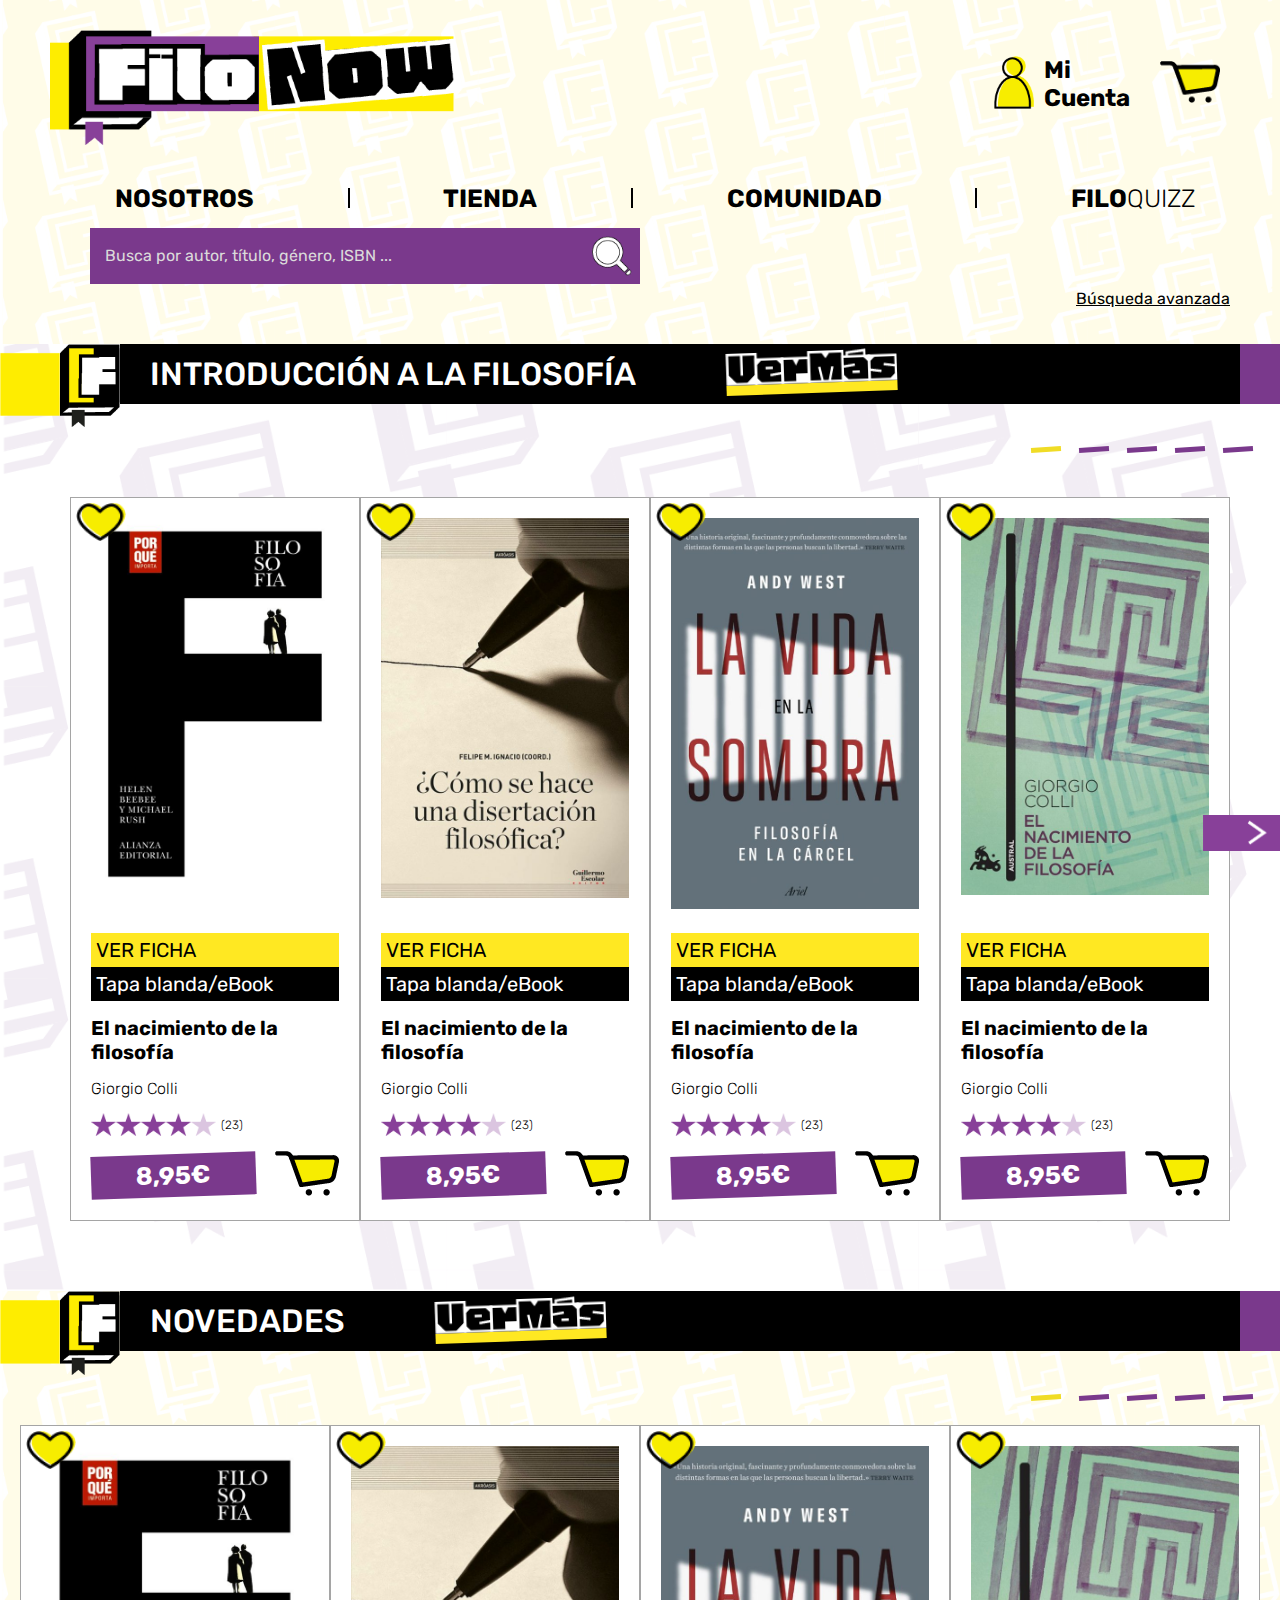
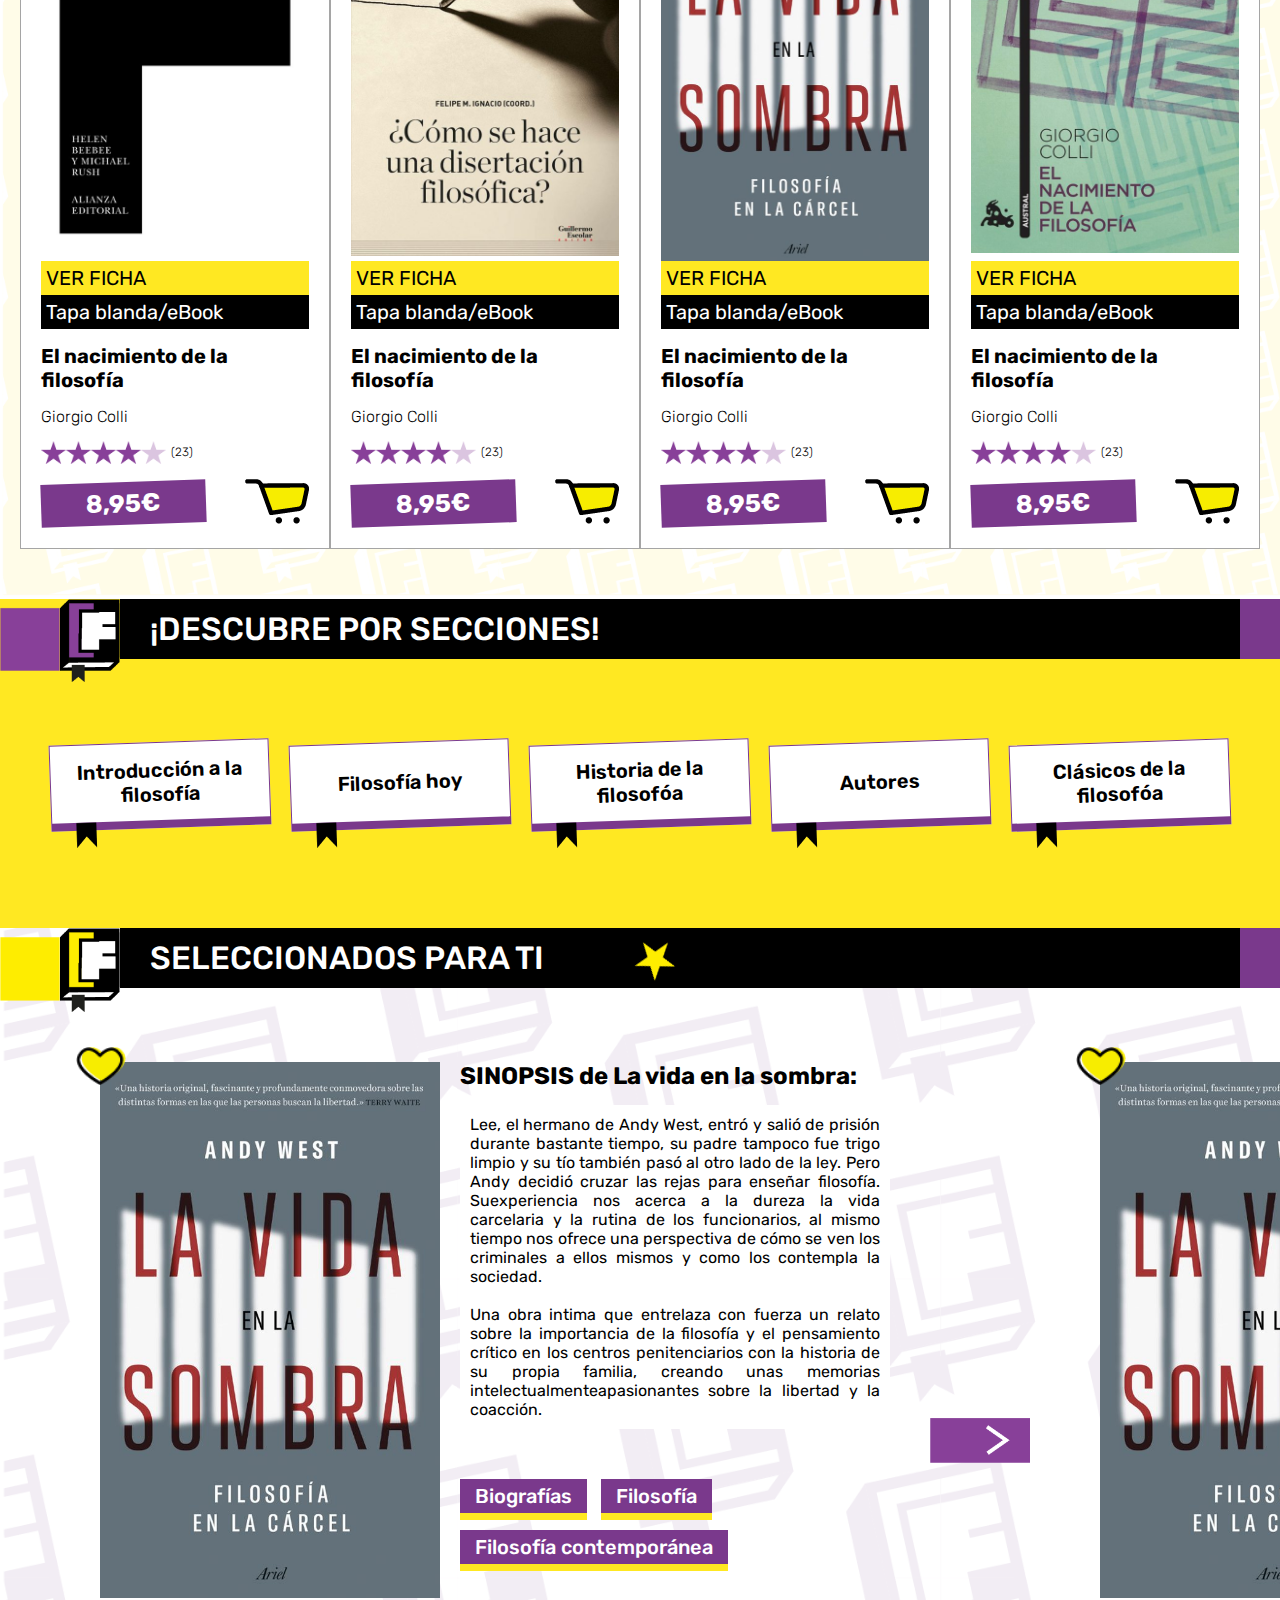
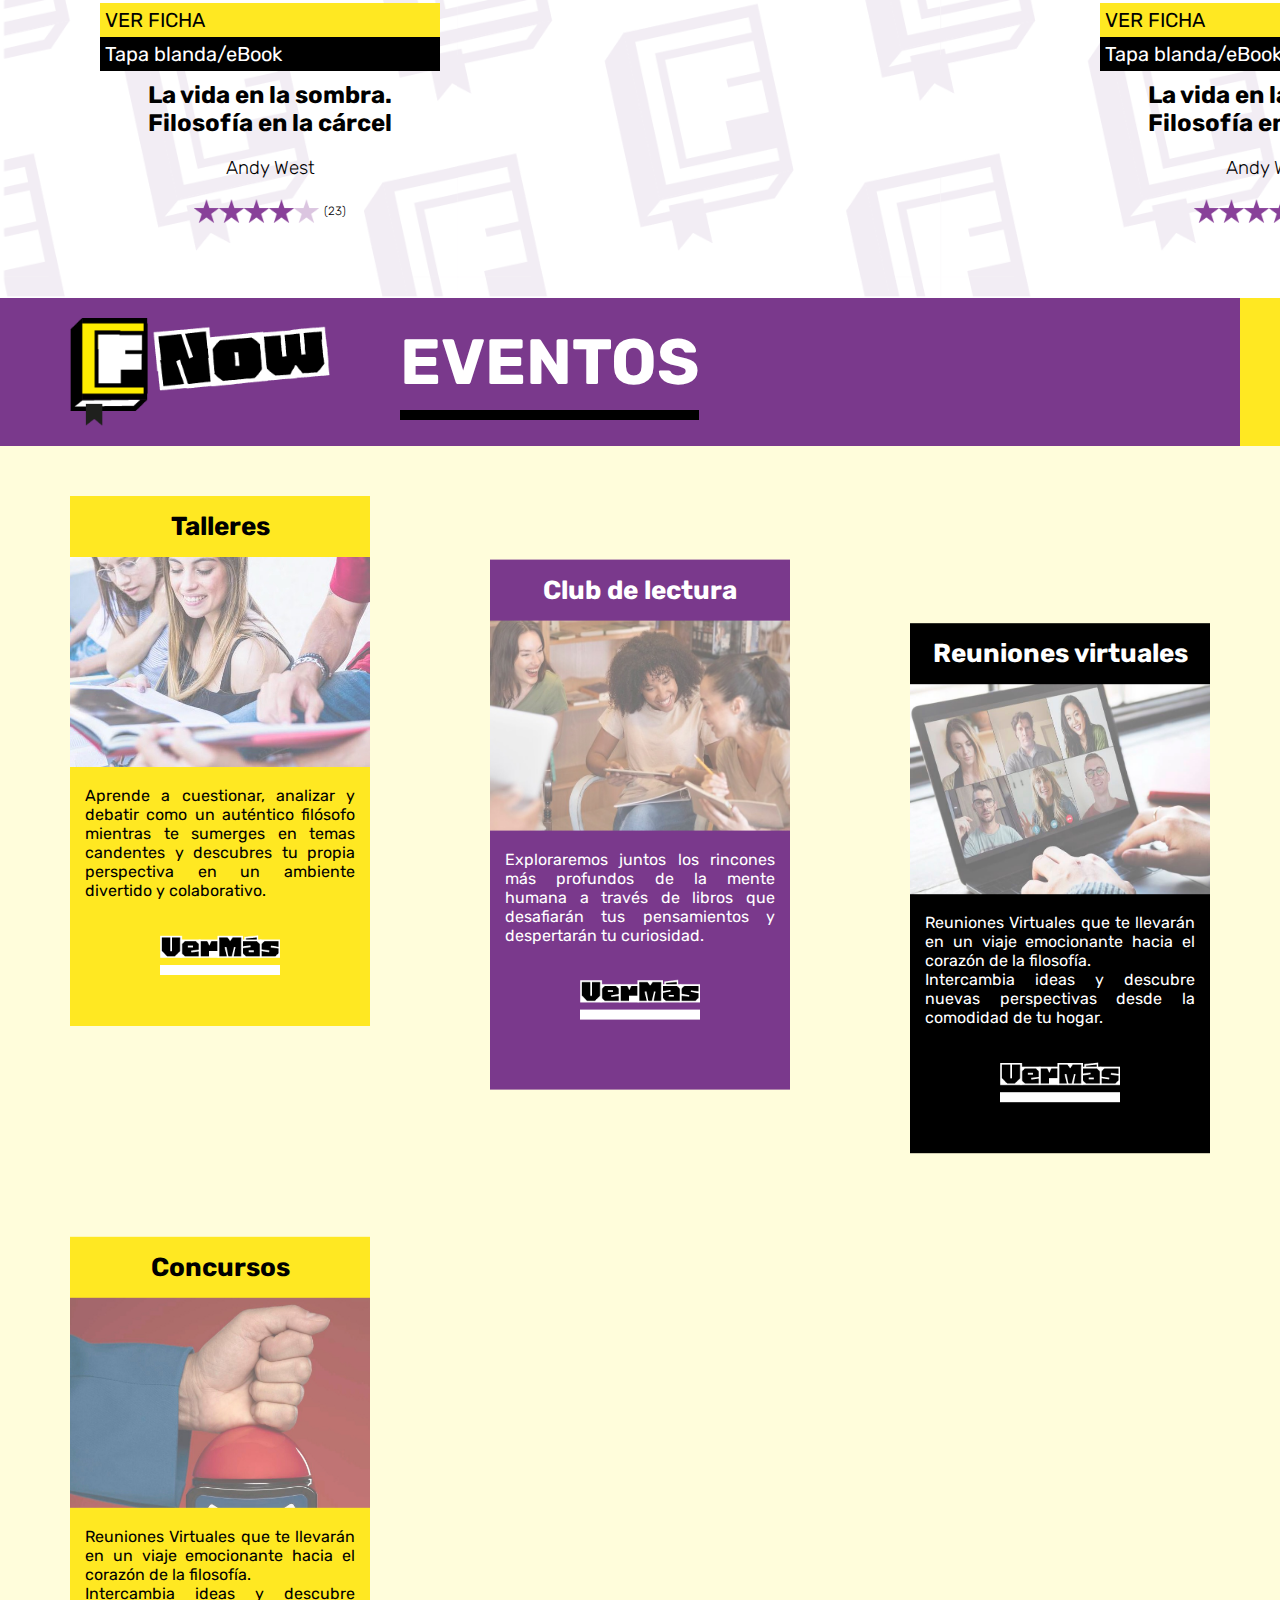
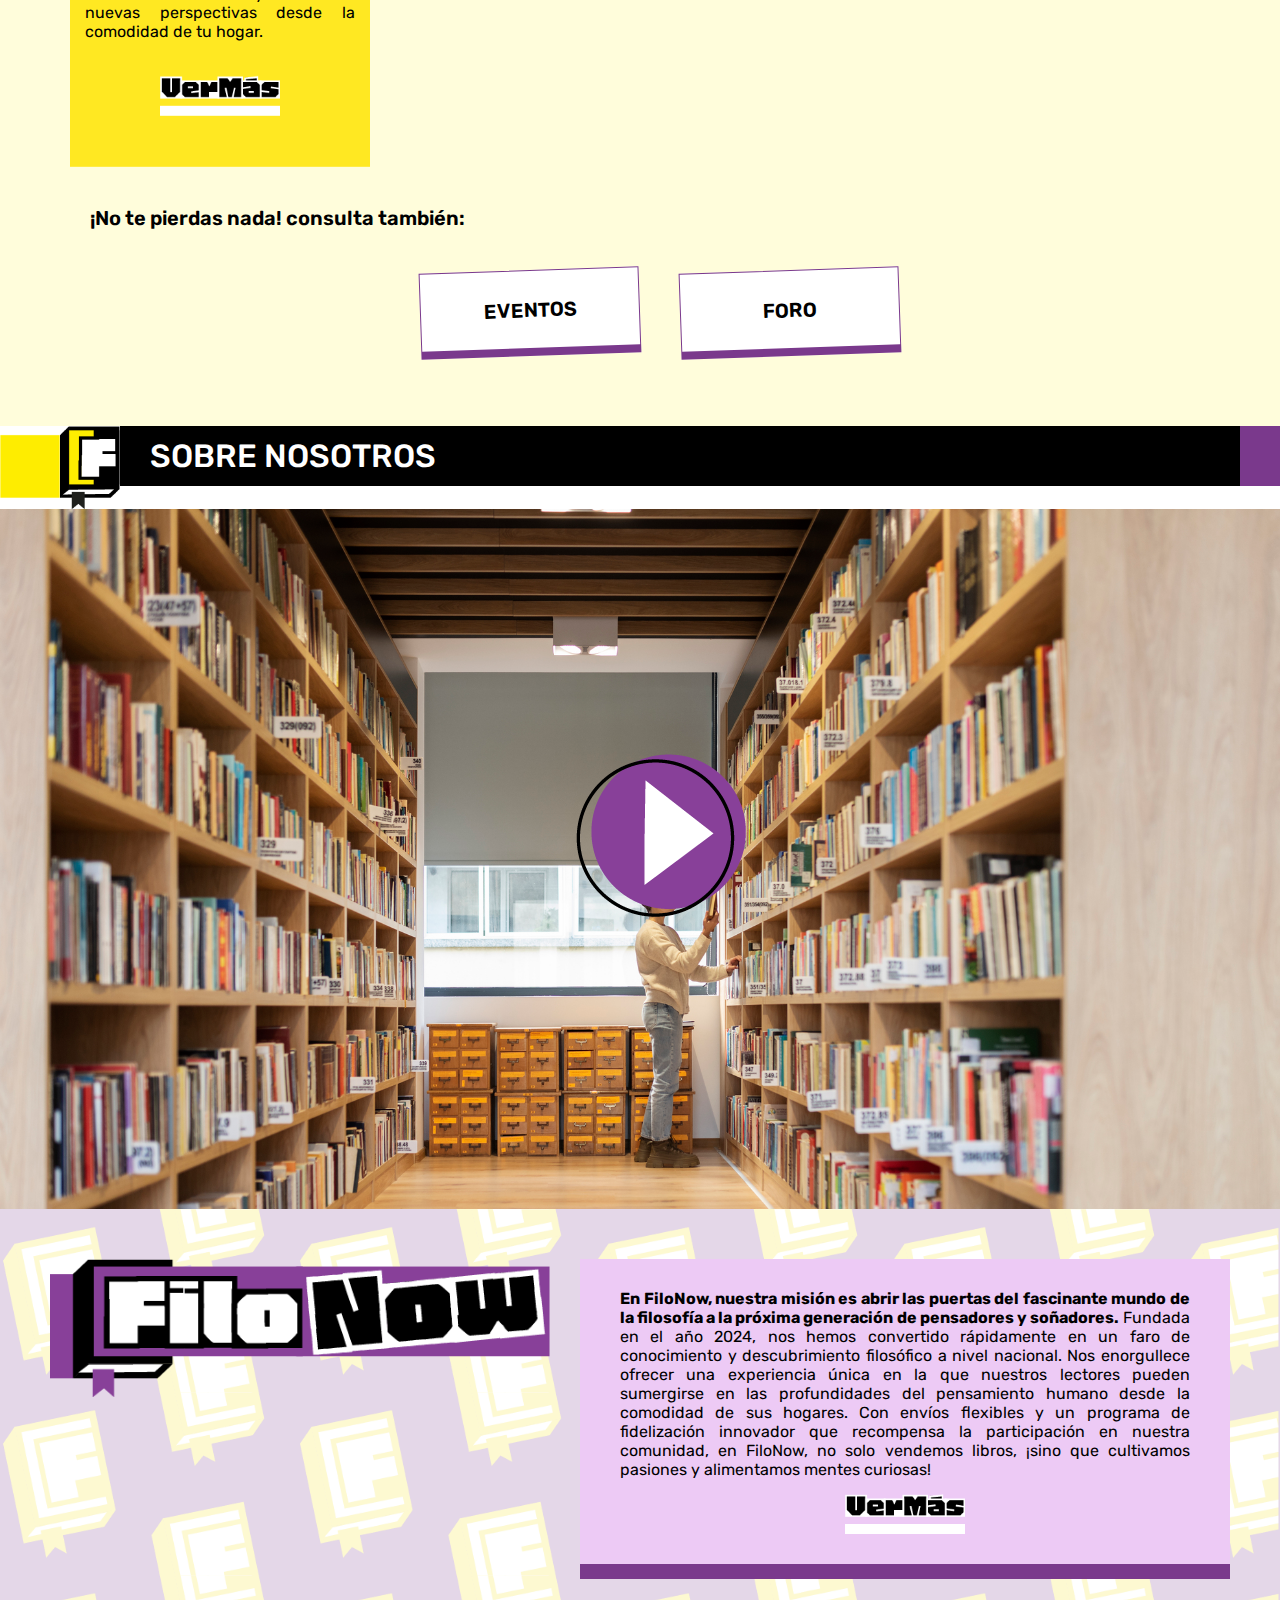
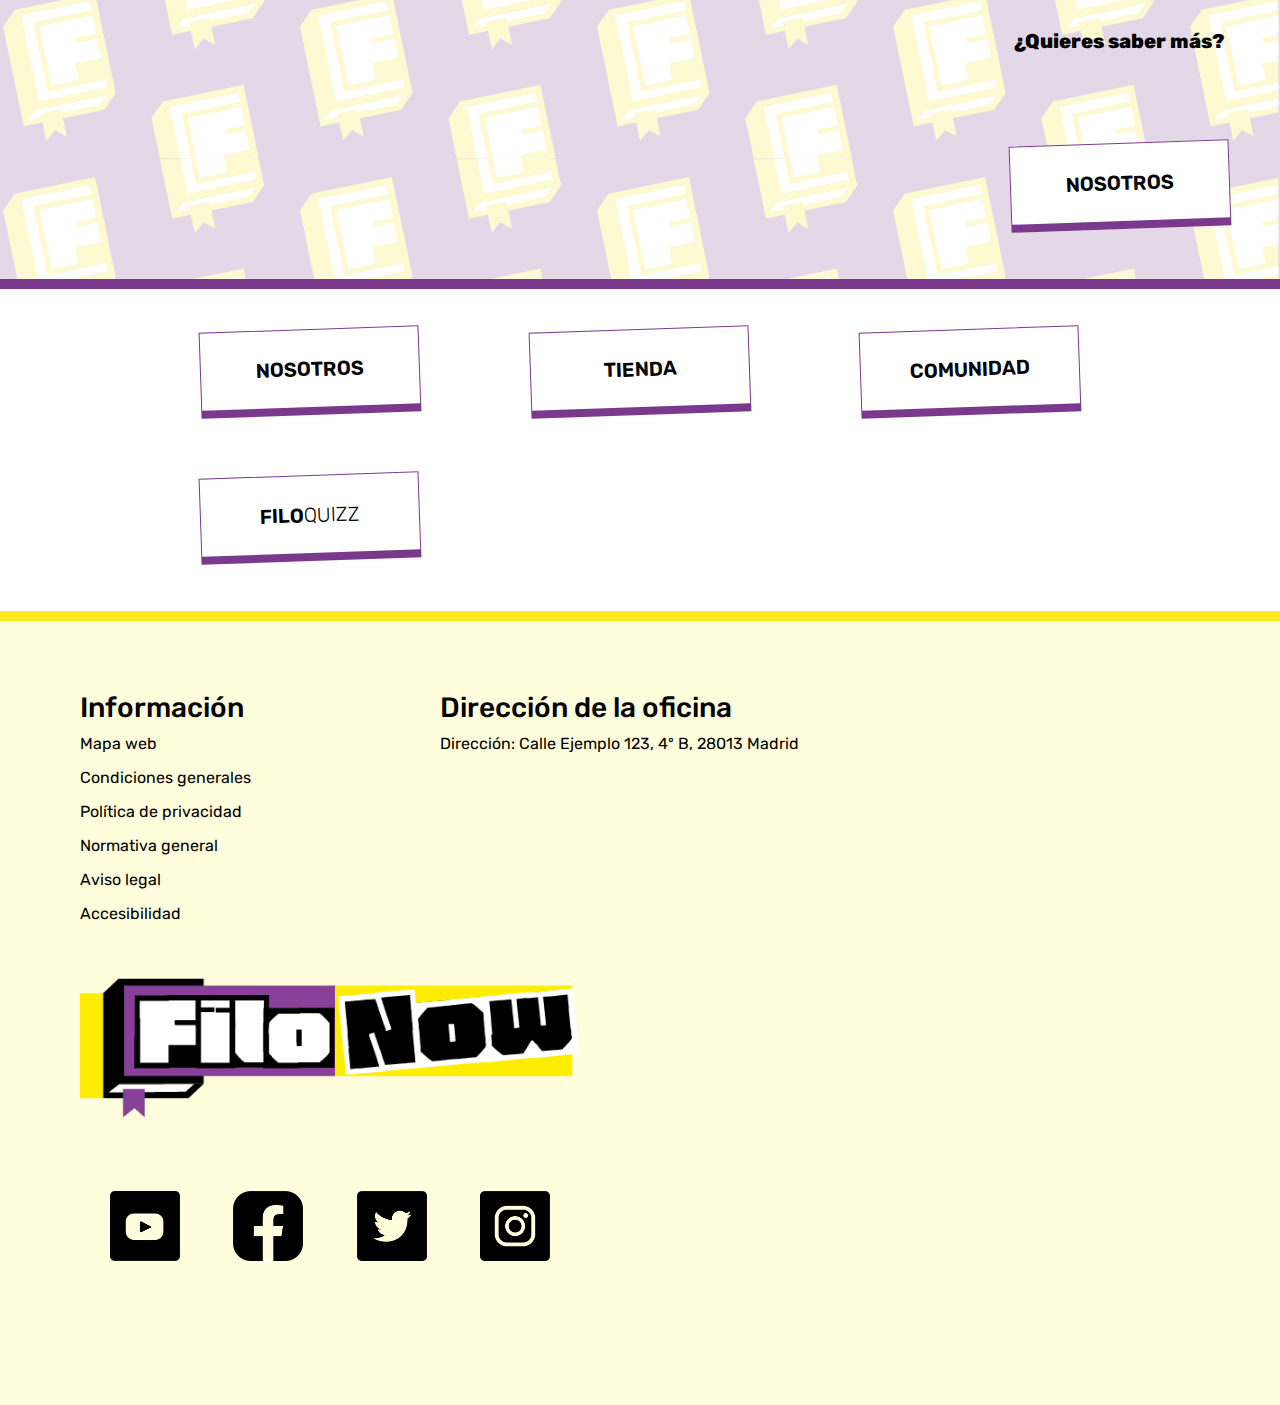
==== commit 1a389203: "css modificado para añadir el boton ver mas en responsive en cada seccion" ====
--- a/index.html
+++ b/index.html
@@ -10,7 +10,7 @@
   <link href="https://fonts.googleapis.com/css2?family=Honk&display=swap" rel="stylesheet">
 </head>
 
-<body>
+<body class="home">
   <header>
       <div class="navBar">
         <!-- LOGOTIPO + CALL TO ACTION -->
@@ -32,7 +32,7 @@
           <!-- BUSCADOR EN LA VERSION RESPONSIVE - NO APARECE EN LA VERSIÓN DESKTOP -->
           <div class="buscador" id="buscador-resp">
               <form role="search" onsubmit="return false;">
-                  <input type="search" id="search-input" name="q" placeholder="Busca por autor, título, género, ISBN ..." aria-label="Buscador">
+                  <input type="search" id="search-input2" name="q" placeholder="Busca por autor, título, género, ISBN ..." aria-label="Buscador">
                   <button type="submit" class="boton-buscador">
                       <img src="./botones/buscador.png" alt="botón buscador" width="28">
                   </button>
@@ -50,7 +50,7 @@
               <a href="#">FILO<span class="menu-light-font">QUIZZ</span></a>
               <div class="buscador">
                   <form role="search" onsubmit="return false;">
-                      <input type="search" id="search-input" name="q" placeholder="Busca por autor, título, género, ISBN ..." aria-label="Buscador">
+                      <input type="search" id="search-input1" name="q" placeholder="Busca por autor, título, género, ISBN ..." aria-label="Buscador">
                       <button type="submit" class="boton-buscador">
                           <img src="./botones/buscador.png" alt="botón buscador" width="40">
                       </button>
@@ -199,6 +199,7 @@
            </div>
        </div>
    </div>
+   <div class="contenedor-vermas-resp"><a href="#"><img src="./botones/vermas.png" alt="botón ver más" class="ver-mas vermas-responsive"></a></div>
 </div>
 
 <!-- NOVEDADES -->
@@ -338,8 +339,7 @@
           </div>
       </div>
       </div>
-      <div class="ver-mas-resp">
-       <a href="#"><img src="./botones/vermas.png" alt="botón ver más" class="ver-mas"></a>
+      <div >
       </div>
   </section>
 
@@ -462,7 +462,7 @@
            <div class="container-eventos evento1">
                <div class="evento1-home">
                    <h2>Talleres</h2>
-                   <img src="./imagenes/eventos/talleres.jpg" alt="imagen de un grupo de personas reunidas en videoconferencia" class="imagen-evento-home"  height="210px">
+                   <img src="./imagenes/eventos/talleres.jpg" alt="imagen de un grupo de personas reunidas en videoconferencia" class="imagen-evento-home"  height="210">
                    <p>Aprende a cuestionar, analizar y debatir como un auténtico filósofo mientras te sumerges en temas candentes y descubres tu propia perspectiva en un ambiente divertido y colaborativo.</p>
                    <a href="#" class="ver-mas-estandar"><img src="./botones/vermas.png" alt="boton para ver más sobre el evento"></a>
                </div>
@@ -471,7 +471,7 @@
            <div class="container-eventos evento2">
                <div class="evento1-home">
                    <h2>Club de lectura</h2>
-                   <img src="./imagenes/eventos/club_lectur.jpg" alt="imagen de un grupo de personas reunidas en videoconferencia" class="imagen-evento-home"  height="210px">
+                   <img src="./imagenes/eventos/club_lectur.jpg" alt="imagen de un grupo de personas reunidas en videoconferencia" class="imagen-evento-home"  height="210">
                    <p>Exploraremos juntos los rincones más profundos de la mente humana a través de libros que desafiarán tus pensamientos y despertarán tu curiosidad.</p>
                    <a href="#" class="ver-mas-estandar"><img src="./botones/vermas.png" alt="boton para ver más sobre el evento"></a>
                </div>
@@ -480,7 +480,7 @@
            <div class="container-eventos evento3">
                <div class="evento1-home">
                    <h2>Reuniones virtuales</h2>
-                   <img src="./imagenes/eventos/reuniones_virtuales.jpg" alt="imagen de un grupo de personas reunidas en videoconferencia" class="imagen-evento-home"  height="210px">
+                   <img src="./imagenes/eventos/reuniones_virtuales.jpg" alt="imagen de un grupo de personas reunidas en videoconferencia" class="imagen-evento-home"  height="210">
                    <p>Reuniones Virtuales que te llevarán en un viaje emocionante hacia el corazón de la filosofía. <br>Intercambia ideas y descubre nuevas perspectivas desde la comodidad de tu hogar.</p>
                    <a href="#" class="ver-mas-estandar"><img src="./botones/vermas.png" alt="boton para ver más sobre el evento"></a>
                </div>
@@ -489,7 +489,7 @@
            <div class="container-eventos evento4">
                <div class="evento1-home">
                    <h2>Concursos</h2>
-                   <img src="./imagenes/eventos/concursos.jpg" alt="imagen de un grupo de personas reunidas en videoconferencia" class="imagen-evento-home" height="210px">
+                   <img src="./imagenes/eventos/concursos.jpg" alt="imagen de un grupo de personas reunidas en videoconferencia" class="imagen-evento-home" height="210">
                    <p>Reuniones Virtuales que te llevarán en un viaje emocionante hacia el corazón de la filosofía. <br>Intercambia ideas y descubre nuevas perspectivas desde la comodidad de tu hogar.</p>
                    <a href="#" class="ver-mas-estandar"><img src="./botones/vermas.png" alt="boton para ver más sobre el evento"></a>
                </div>
@@ -521,7 +521,7 @@
        <div class="logo-texto-nosotros">
            <img src="./logo/LOGOTIPO_purpura.png" alt="">
            <div class="descripcion-nosotros">
-               <p><b>En FiloNow, nuestra misión es abrir las puertas del fascinante mundo de la filosofía a la próxima generación de pensadores y soñadores.</b> Fundada en el  año 2024, nos hemos convertido rápidamente en un faro de conocimiento y descubrimiento filosófico a nivel nacional. Nos enorgullece ofrecer una experiencia única en la que nuestros lectores pueden sumergirse en las profundidades del pensamiento humano desde la comodidad de sus hogares. Con envíos flexibles y un programa de fidelización innovador que recompensa la participación en nuestra comunidad, en FiloNow, no solo vendemos libros,
+               <p><strong>En FiloNow, nuestra misión es abrir las puertas del fascinante mundo de la filosofía a la próxima generación de pensadores y soñadores.</strong> Fundada en el  año 2024, nos hemos convertido rápidamente en un faro de conocimiento y descubrimiento filosófico a nivel nacional. Nos enorgullece ofrecer una experiencia única en la que nuestros lectores pueden sumergirse en las profundidades del pensamiento humano desde la comodidad de sus hogares. Con envíos flexibles y un programa de fidelización innovador que recompensa la participación en nuestra comunidad, en FiloNow, no solo vendemos libros,
                    ¡sino que cultivamos pasiones y alimentamos mentes curiosas!</p>
                <a href="#" class="ver-mas-estandar"><img src="./botones/vermas.png" alt="boton para ver más sobre el evento"></a>
            </div>          
--- a/CSS/style.css
+++ b/CSS/style.css
@@ -46,11 +46,6 @@
   border-bottom: #FFE822 10px solid;
  }
  
- 
- .ver-mas-resp{
-  opacity: 0;
- }
- 
  .titulo-text img:hover {
   border-bottom: #7A398C 10px solid;
   transition: 0.4s;
@@ -64,9 +59,8 @@
  }
  
  .contenedor-intro-libros-home{
-  display: flex;
-  justify-content: center;
-  align-items: center;
+  overflow: auto;
+  padding: 20px 0px 20px 20px;
  }
 
  .contenedor-novedades-home{
@@ -615,17 +609,13 @@
  @media(max-width: 978px){
  
  /* INTRODUCCIÓN A LA FILOSOFÍA - HOME */
-  .intro-filo-home{
-    height: 630px;
-  }
- 
   .boton-siguiente, .visualizacion{
     display: none;
   }
  
   .intro-libros-home{
     background-size: cover;
-    padding-bottom: 80px;
+    padding: 0PX;
   }
  
   .intro-libros-home{
@@ -634,6 +624,23 @@
     overflow: auto;
     white-space: nowrap;
   }
+
+  .contenedor-vermas-resp{
+    margin-top: 20px;
+  }
+
+  .contenedor-vermas-resp a img{
+    width: 100px;
+  }
+
+  .contenedor-vermas-resp {
+    display: flex;
+    justify-content: center;
+  }
+
+  .libros-home{   
+    width: 100%;
+   }
  
   .titulo-text{
     display: block;
--- a/CSS/componentes.css
+++ b/CSS/componentes.css
@@ -259,6 +259,11 @@
     transition: 0.4s;
    }
 
+   /*botone ver más responsive*/
+   .vermas-responsive{
+    display: none;
+   }
+
 /*bredcrumbs*/
 .breadcrumbs ul{
     list-style-type: none;
@@ -346,6 +351,7 @@
 
 @media(max-width: 978px){
     /* HEADER */
+    
   header{
     padding: 0;
     background-image: none;
@@ -461,6 +467,11 @@
     .b-avanzada{
       display: none;
     }
+    
+    /*botone ver más responsive*/
+   .vermas-responsive {
+    display: block;
+   }
 
     /* FOOTER - HOME */
   .grid-botones-foot{
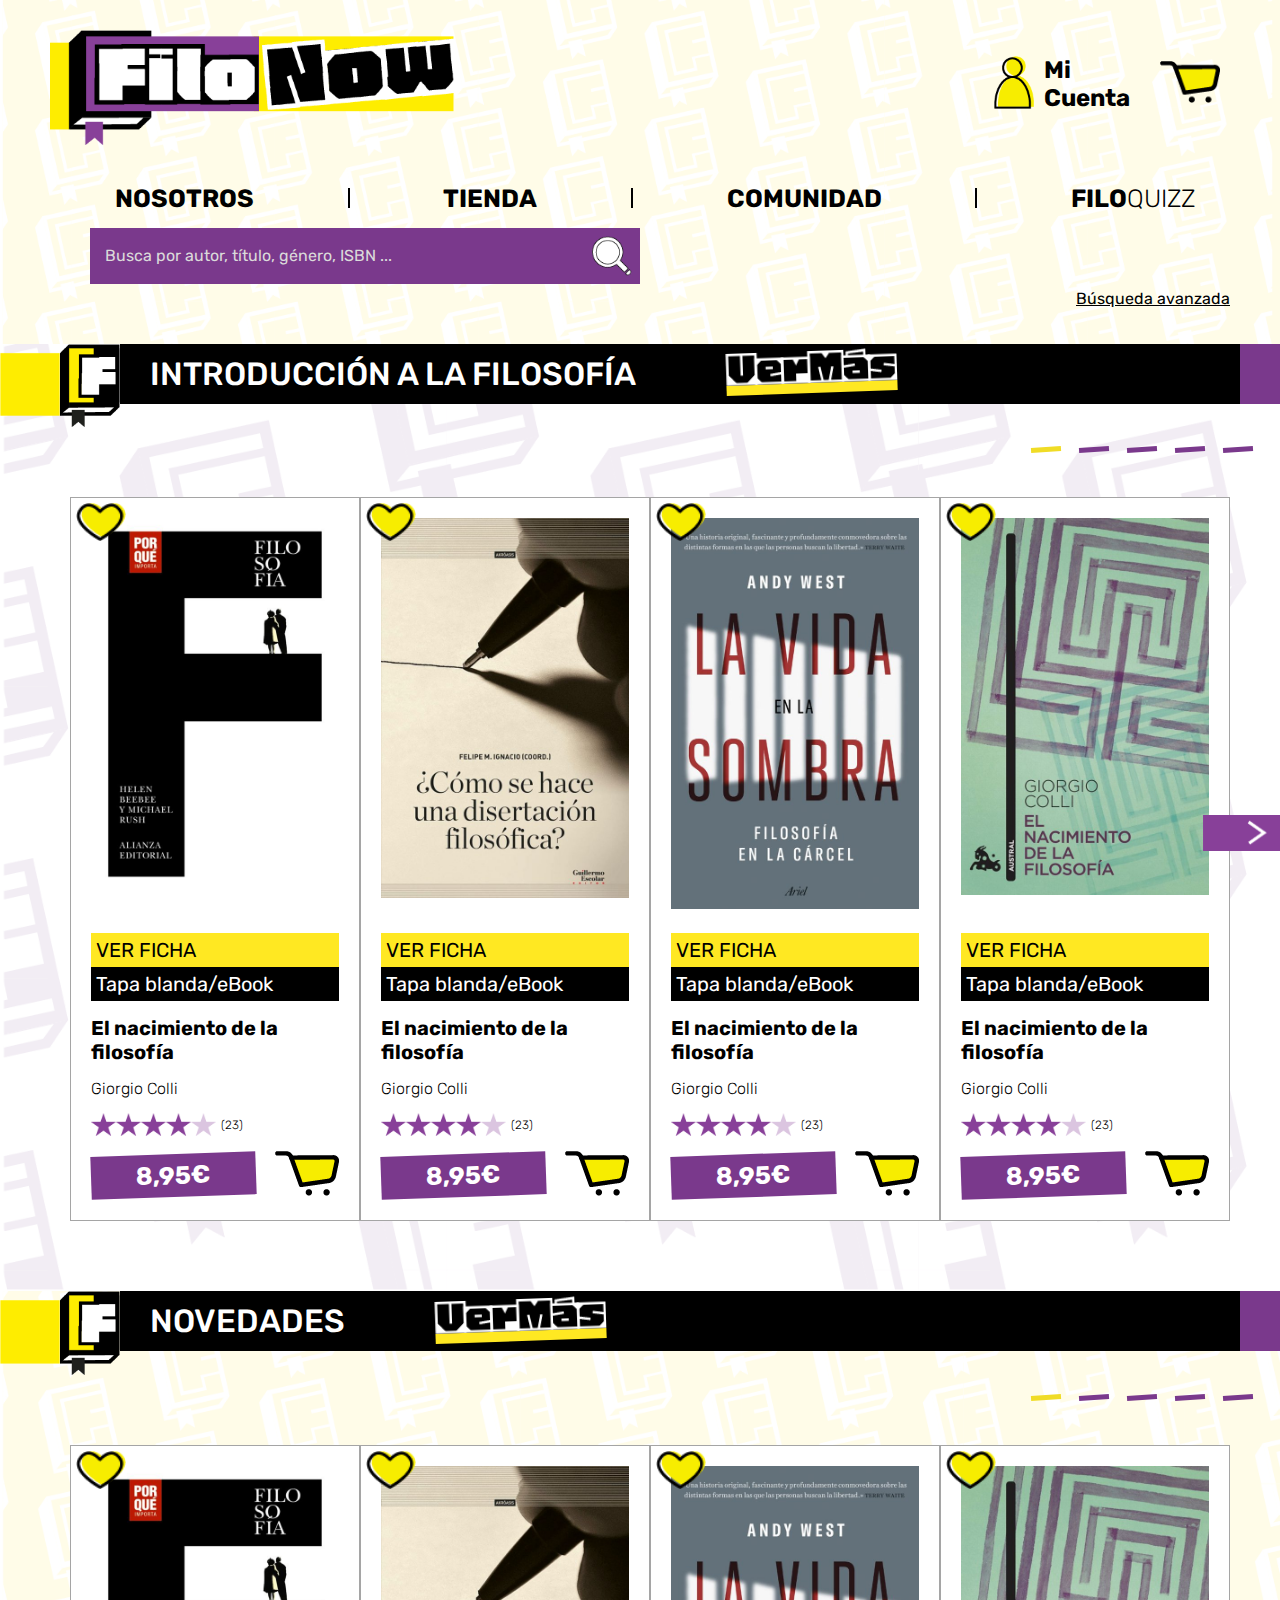
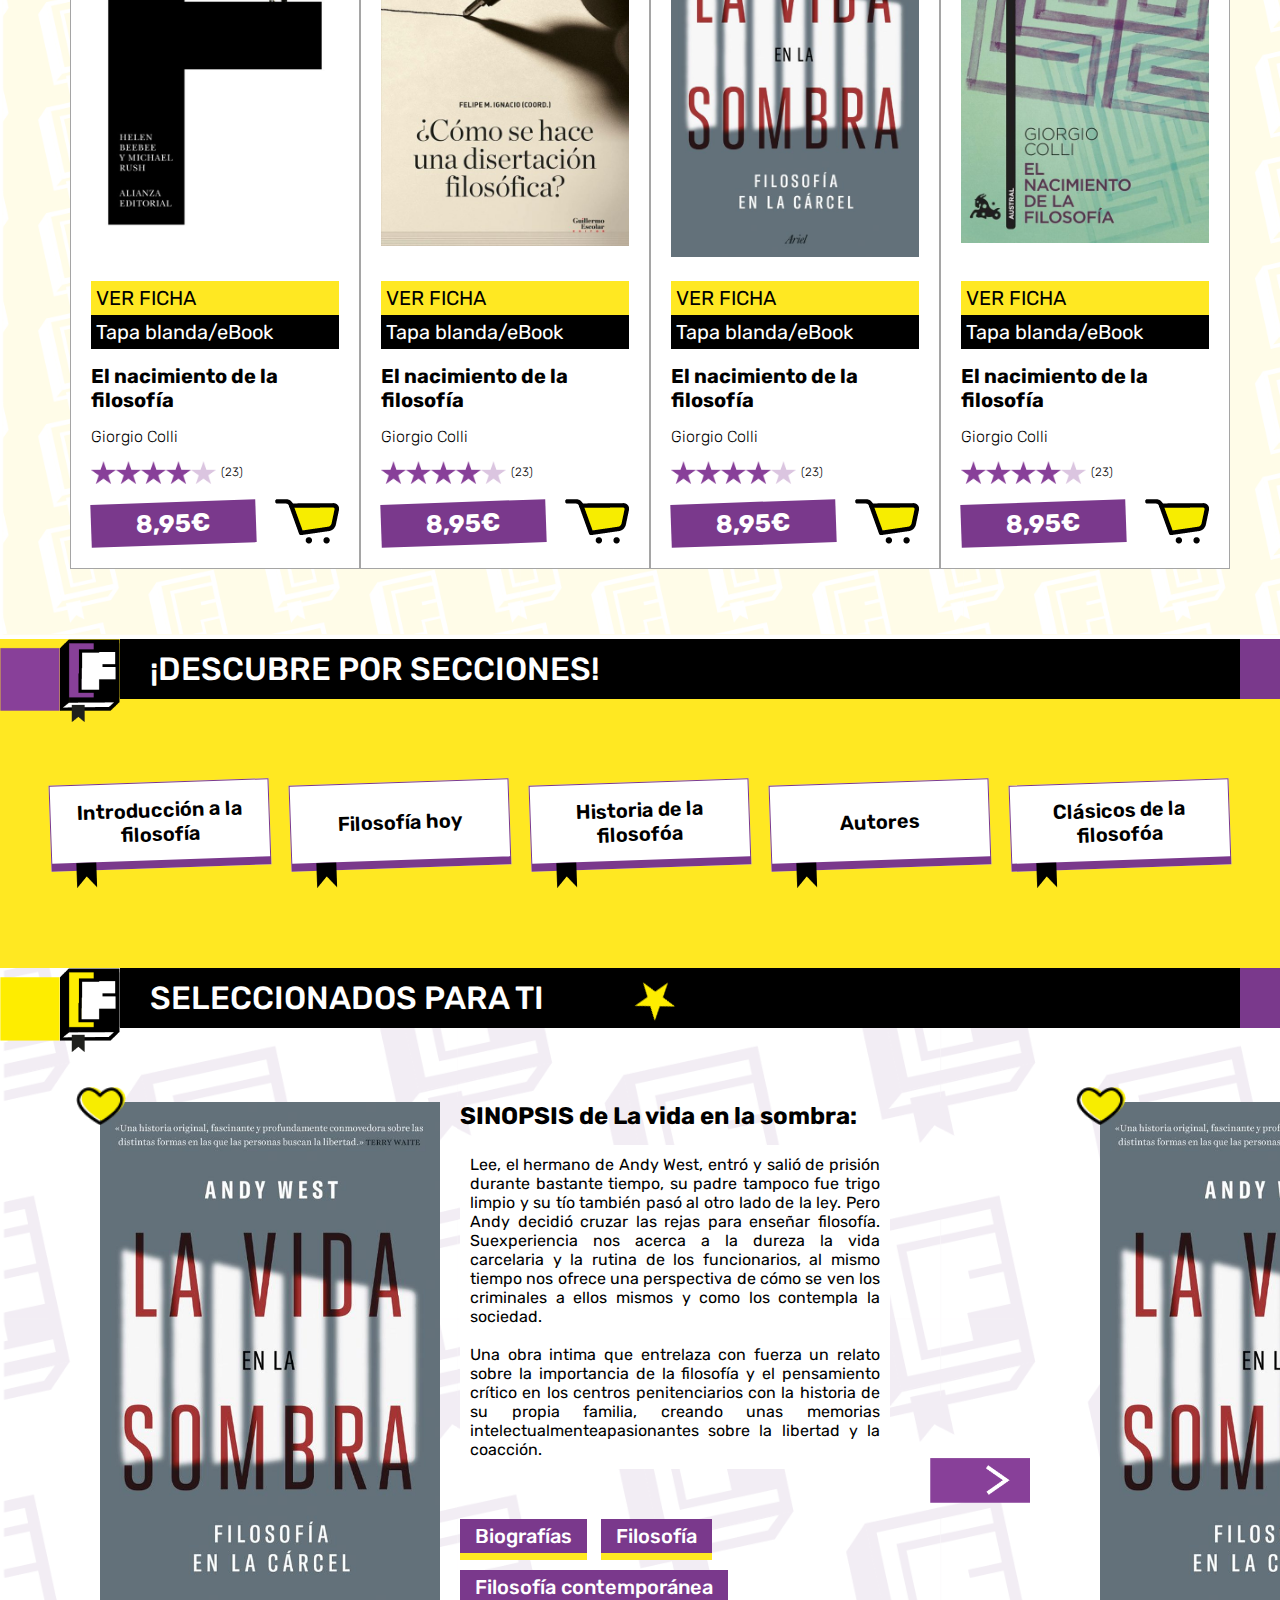
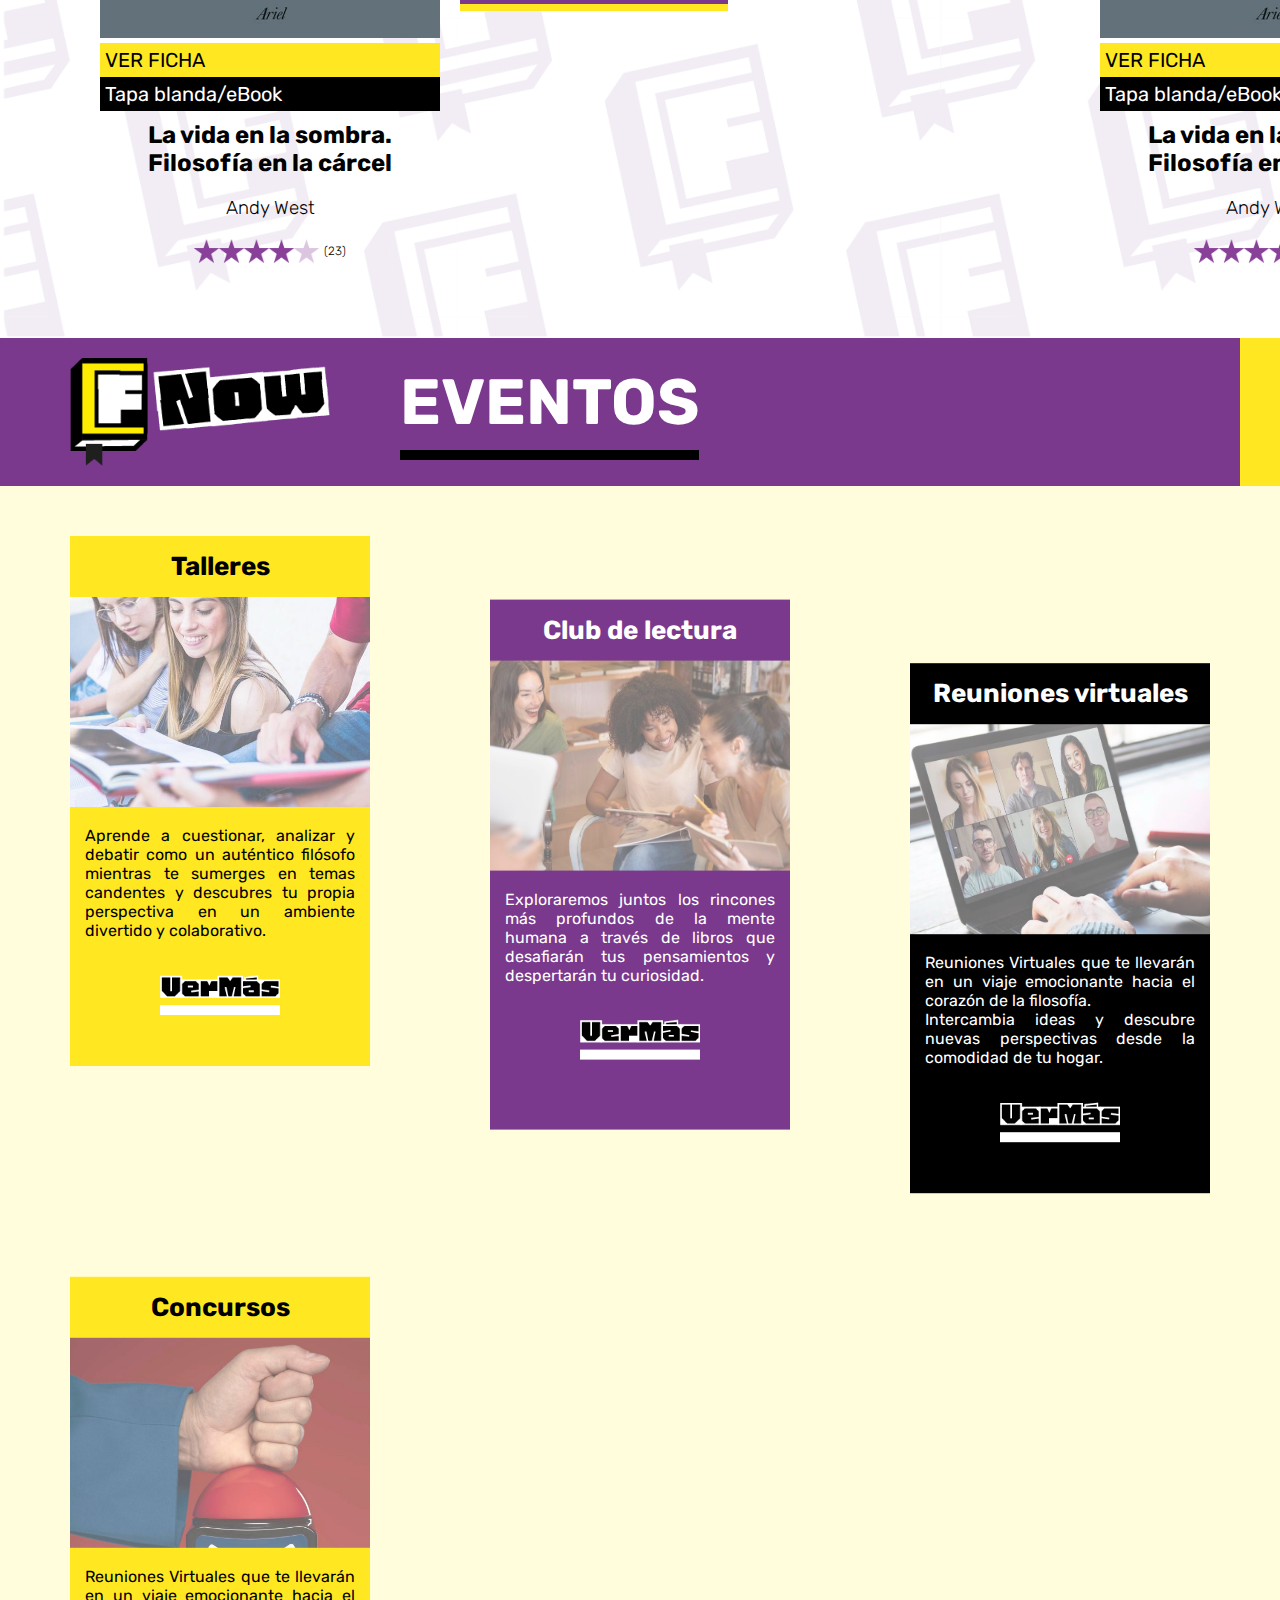
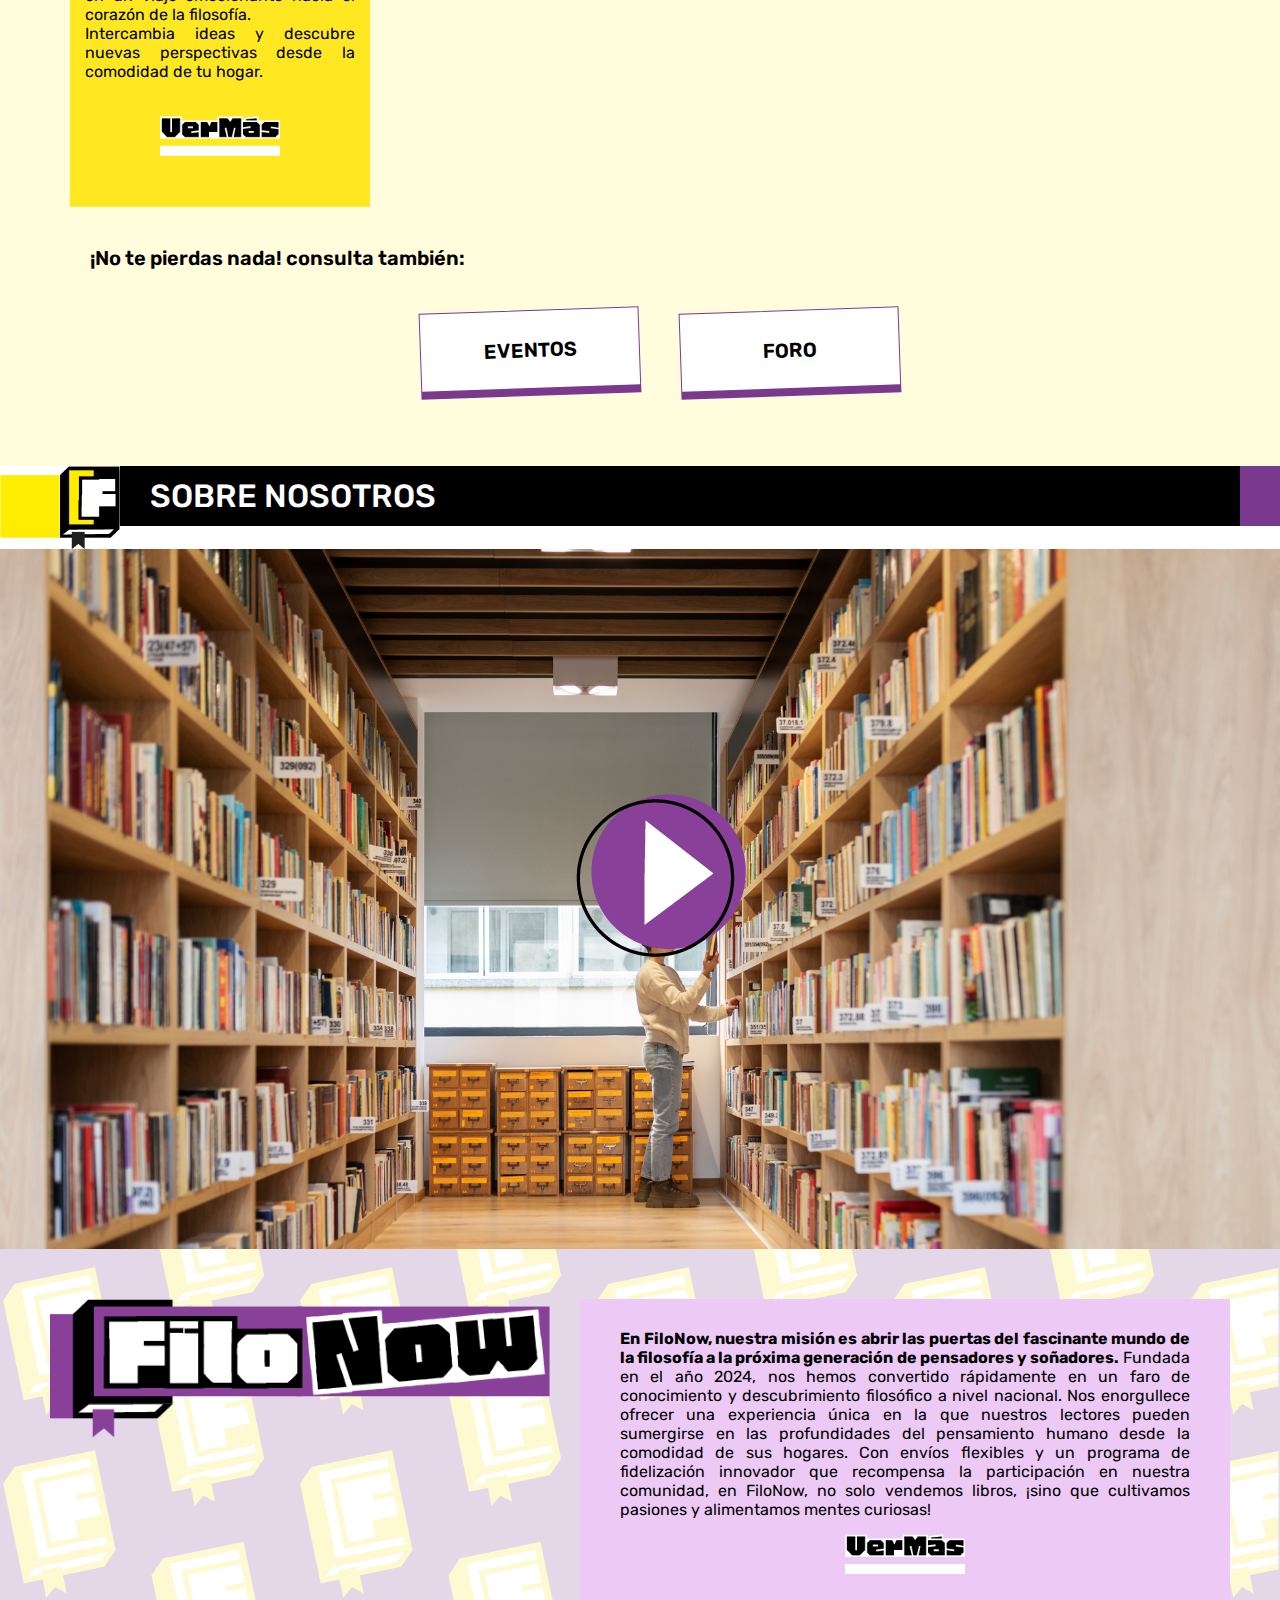
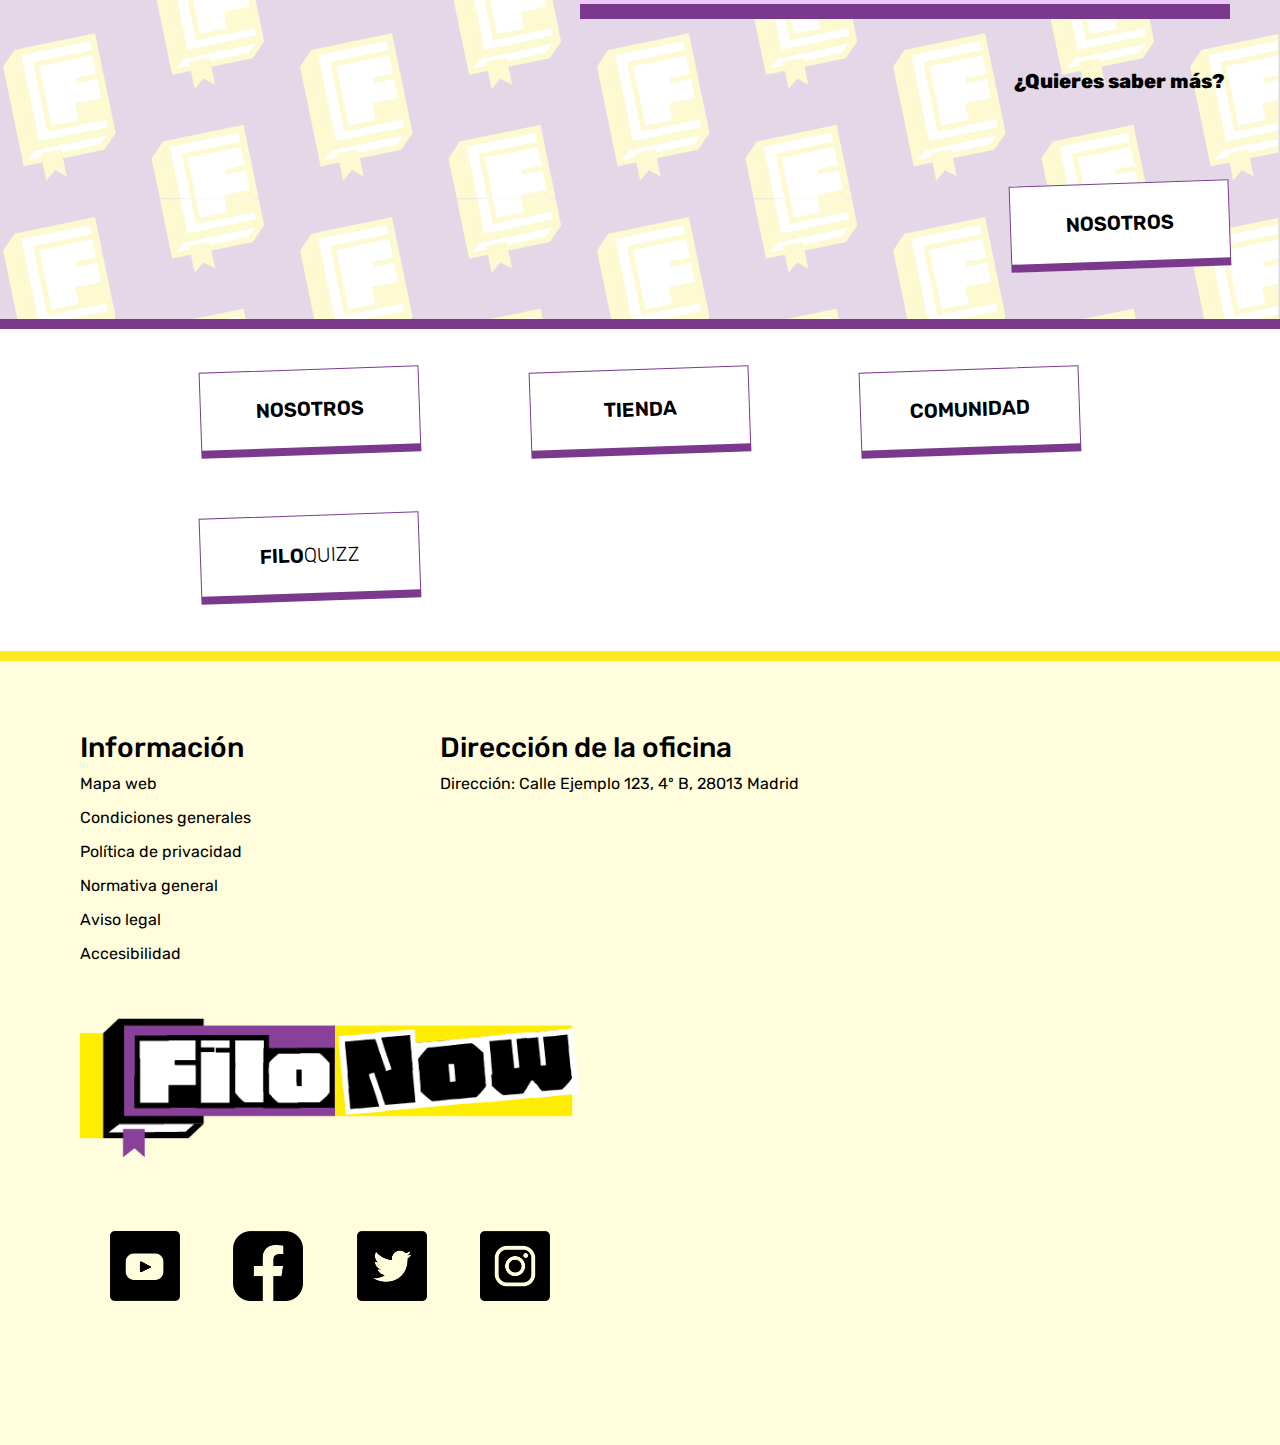
==== commit ea109bcf: "index.html completado 100%" ====
--- a/index.html
+++ b/index.html
@@ -10,7 +10,7 @@
   <link href="https://fonts.googleapis.com/css2?family=Honk&display=swap" rel="stylesheet">
 </head>
 
-<body class="home">
+<body>
   <header>
       <div class="navBar">
         <!-- LOGOTIPO + CALL TO ACTION -->
@@ -223,128 +223,129 @@
           <div class="linea-horizontal"></div>
           <div class="linea-horizontal"></div>
       </div>
-      <div class="contenedor-novedades-home">
-       <div class="intro-libros-home" id="novedades-home">
-          <div class="libros-home">
-              <div class="libro1-home">
-                  <a href="#"><img src="/botones/like-active.png" alt="botón me gusta" class="me-gusta"></a>
-                  <div class="portada">
-                      <img src="./imagenes/portadas/libro1.jpg" alt="El nacimiento de la filosofía" class="portada-img">
-                  </div>
-                      <div class="ficha">
-                          <a href="#">VER FICHA</a>
-                      </div>
-                      <div class="formato">
-                          <p>Tapa blanda/eBook</p>  
-                      </div>              
-                       <h2>El nacimiento de la filosofía</h2>
-                       <h3>Giorgio Colli</h3>
-                  <div class="puntuacion">
-                      <img src="./botones/estrella.png" alt="">
-                      <img src="./botones/estrella.png" alt="">
-                      <img src="./botones/estrella.png" alt="">
-                      <img src="./botones/estrella.png" alt="">
-                      <img src="./botones/estrella.png" alt="">
-                      <span>(23)</span>
-                  </div>
-                  <div class="precio-carrito">
-                      <span>8,95€</span>
-                      <a href="#"><img src="./botones/carrito-active.png" alt="boton carrito"></a>
-                  </div>
-              </div>
-          </div>
+      <div class="contenedor-intro-libros-home">
+        <div class="intro-libros-home">
+            <div class="libros-home">
+                <div class="libro1-home">
+                    <a href="#"><img src="/botones/like-active.png" alt="botón me gusta" class="me-gusta"></a>
+                    <div class="portada">
+                        <img src="./imagenes/portadas/libro1.jpg" alt="El nacimiento de la filosofía" class="portada-img">
+                    </div>
+                        <div class="ficha">
+                            <a href="#">VER FICHA</a>
+                        </div>
+                        <div class="formato">
+                            <p>Tapa blanda/eBook</p>  
+                        </div>              
+                         <h2>El nacimiento de la filosofía</h2>
+                         <h3>Giorgio Colli</h3>
+                    <div class="puntuacion">
+                        <img src="./botones/estrella.png" alt="">
+                        <img src="./botones/estrella.png" alt="">
+                        <img src="./botones/estrella.png" alt="">
+                        <img src="./botones/estrella.png" alt="">
+                        <img src="./botones/estrella.png" alt="">
+                        <span>(23)</span>
+                    </div>
+                    <div class="precio-carrito">
+                        <span>8,95€</span>
+                        <a href="#"><img src="./botones/carrito-active.png" alt="boton carrito"></a>
+                    </div>
+                </div>
+            </div>
+            <div class="libros-home">
+                <div class="libro1-home">
+                    <a href="#"><img src="/botones/like-active.png" alt="botón me gusta" class="me-gusta"></a>
+                    <div class="portada">
+                        <img src="./imagenes/portadas/libro2.jpg" alt="El nacimiento de la filosofía" class="portada-img">
+                    </div>
+                        <div class="ficha">
+                            <a href="#">VER FICHA</a>
+                        </div>
+                        <div class="formato">
+                            <p>Tapa blanda/eBook</p>  
+                        </div>              
+                         <h2>El nacimiento de la filosofía</h2>
+                         <h3>Giorgio Colli</h3>
+                    <div class="puntuacion">
+                        <img src="./botones/estrella.png" alt="">
+                        <img src="./botones/estrella.png" alt="">
+                        <img src="./botones/estrella.png" alt="">
+                        <img src="./botones/estrella.png" alt="">
+                        <img src="./botones/estrella.png" alt="">
+                        <span>(23)</span>
+                    </div>
+                    <div class="precio-carrito">
+                        <span>8,95€</span>
+                        <a href="#"><img src="./botones/carrito-active.png" alt="boton carrito"></a>
+                    </div>
+                </div>
+            </div>
+            <div class="libros-home">
+                <div class="libro1-home">
+                    <a href="#"><img src="/botones/like-active.png" alt="botón me gusta" class="me-gusta"></a>
+                    <div class="portada">
+                        <img src="./imagenes/portadas/libro3.jpg" alt="El nacimiento de la filosofía" class="portada-img">
+                    </div>
+                        <div class="ficha">
+                            <a href="#">VER FICHA</a>
+                        </div>
+                        <div class="formato">
+                            <p>Tapa blanda/eBook</p>  
+                        </div>              
+                        <h2>El nacimiento de la filosofía</h2>
+                         <h3>Giorgio Colli</h3>
+                    <div class="puntuacion">
+                        <img src="./botones/estrella.png" alt="">
+                        <img src="./botones/estrella.png" alt="">
+                        <img src="./botones/estrella.png" alt="">
+                        <img src="./botones/estrella.png" alt="">
+                        <img src="./botones/estrella.png" alt="">
+                        <span>(23)</span>
+                    </div>
+                    <div class="precio-carrito">
+                        <span>8,95€</span>
+                        <a href="#"><img src="./botones/carrito-active.png" alt="boton carrito"></a>
+                    </div>
+                </div>
+            </div>
            <div class="libros-home">
-              <div class="libro1-home">
-                  <a href="#"><img src="/botones/like-active.png" alt="botón me gusta" class="me-gusta"></a>
-                  <div class="portada">
-                      <img src="./imagenes/portadas/libro2.jpg" alt="El nacimiento de la filosofía" class="portada-img">
-                  </div>
-                      <div class="ficha">
-                          <a href="#">VER FICHA</a>
-                      </div>
-                      <div class="formato">
-                          <p>Tapa blanda/eBook</p>  
-                      </div>              
-                       <h2>El nacimiento de la filosofía</h2>
-                       <h3>Giorgio Colli</h3>
-                  <div class="puntuacion">
-                      <img src="./botones/estrella.png" alt="">
-                      <img src="./botones/estrella.png" alt="">
-                      <img src="./botones/estrella.png" alt="">
-                      <img src="./botones/estrella.png" alt="">
-                      <img src="./botones/estrella.png" alt="">
-                      <span>(23)</span>
-                  </div>
-                  <div class="precio-carrito">
-                      <span>8,95€</span>
-                      <a href="#"><img src="./botones/carrito-active.png" alt="boton carrito"></a>
-                  </div>
-              </div>
-          </div>
-          <div class="libros-home">
-              <div class="libro1-home">
-                  <a href="#"><img src="/botones/like-active.png" alt="botón me gusta" class="me-gusta"></a>
-                  <div class="portada">
-                      <img src="./imagenes/portadas/libro3.jpg" alt="El nacimiento de la filosofía" class="portada-img">
-                  </div>
-                      <div class="ficha">
-                          <a href="#">VER FICHA</a>
-                      </div>
-                      <div class="formato">
-                          <p>Tapa blanda/eBook</p>  
-                      </div>              
-                       <h2>El nacimiento de la filosofía</h2>
-                       <h3>Giorgio Colli</h3>
-                  <div class="puntuacion">
-                      <img src="./botones/estrella.png" alt="">
-                      <img src="./botones/estrella.png" alt="">
-                      <img src="./botones/estrella.png" alt="">
-                      <img src="./botones/estrella.png" alt="">
-                      <img src="./botones/estrella.png" alt="">
-                      <span>(23)</span>
-                  </div>
-                  <div class="precio-carrito">
-                      <span>8,95€</span>
-                      <a href="#"><img src="./botones/carrito-active.png" alt="boton carrito"></a>
-                  </div>
-              </div>
-          </div>
-          <div class="libros-home">
-              <div class="libro1-home">
-                  <a href="#"><img src="/botones/like-active.png" alt="botón me gusta" class="me-gusta"></a>
-                  <div class="portada">
-                      <img src="./imagenes/portadas/libro4.jpg" alt="El nacimiento de la filosofía" class="portada-img">
-                  </div>
-                      <div class="ficha">
-                          <a href="#">VER FICHA</a>
-                      </div>
-                      <div class="formato">
-                          <p>Tapa blanda/eBook</p>  
-                      </div>              
-                       <h2>El nacimiento de la filosofía</h2>
-                       <h3>Giorgio Colli</h3>
-                  <div class="puntuacion">
-                      <img src="./botones/estrella.png" alt="">
-                      <img src="./botones/estrella.png" alt="">
-                      <img src="./botones/estrella.png" alt="">
-                      <img src="./botones/estrella.png" alt="">
-                      <img src="./botones/estrella.png" alt="">
-                      <span>(23)</span>
-                  </div>
-                  <div class="precio-carrito">
-                      <span>8,95€</span>
-                      <a href="#"><img src="./botones/carrito-active.png" alt="boton carrito"></a>
-                  </div>
-              </div>
-          </div>
-      </div>
-      </div>
+                <div class="libro1-home">
+                    <a href="#"><img src="/botones/like-active.png" alt="botón me gusta" class="me-gusta"></a>
+                    <div class="portada">
+                        <img src="./imagenes/portadas/libro4.jpg" alt="El nacimiento de la filosofía" class="portada-img">
+                    </div>
+                        <div class="ficha">
+                            <a href="#">VER FICHA</a>
+                        </div>
+                        <div class="formato">
+                            <p>Tapa blanda/eBook</p>  
+                        </div>              
+                         <h2>El nacimiento de la filosofía</h2>
+                         <h3>Giorgio Colli</h3>
+                    <div class="puntuacion">
+                        <img src="./botones/estrella.png" alt="">
+                        <img src="./botones/estrella.png" alt="">
+                        <img src="./botones/estrella.png" alt="">
+                        <img src="./botones/estrella.png" alt="">
+                        <img src="./botones/estrella.png" alt="">
+                        <span>(23)</span>
+                    </div>
+                    <div class="precio-carrito">
+                        <span>8,95€</span>
+                        <a href="#"><img src="./botones/carrito-active.png" alt="boton carrito"></a>
+                    </div>
+                </div>
+            </div>
+        </div>
+        <div class="contenedor-vermas-resp"><a href="#"><img src="./botones/vermas.png" alt="botón ver más" class="ver-mas vermas-responsive"></a></div>
+     </div>
       <div >
       </div>
   </section>
 
   <!-- DESCUBRE -->
-  <section class="descubre-home section-margin-top">
+  <section class="descubre-home">
     
       <div class="titulo-intro-filo-home">
           <img src="./logo/LOGOTIPO_VR5.png" alt="logo FiloNow" class="imagen-titulo-descubre">
--- a/CSS/style.css
+++ b/CSS/style.css
@@ -3,9 +3,7 @@
   margin: 0;
   box-sizing: border-box;
  }
- 
- 
- 
+
  /* INTRODUCCIÓN A LA FILOSOFÍA - HOME */
 
  /* TITULO SECCIÓN*/
@@ -72,15 +70,13 @@
  .intro-libros-home{
   display: flex;
   padding: 0px 50px 50px;
-  /*flex-wrap: wrap;*/
+  justify-content: center;
  }
  
  
  .libros-home{
   background-color: #fff;
   display: flex;
-
-  margin: auto;
   margin-top: 50px;
   height: 80%;
   width: 310px;
@@ -621,6 +617,7 @@
   .intro-libros-home{
     flex-direction: row;
     flex-wrap: nowrap;
+    justify-content: flex-start;
     overflow: auto;
     white-space: nowrap;
   }
@@ -720,11 +717,6 @@
   /* DESCUBRE SECCIONES - HOME */
   .imagen-titulo-descubre, .ver-mas{
     display: none;
-  }
- 
- 
-  .descubre-home{
-    margin-top: 22px;
   }
  
   .descubre-home{
@@ -736,6 +728,7 @@
     flex-direction: column;
     gap: 0px;
     flex-wrap: nowrap;
+    padding: 0;
   }
  
  
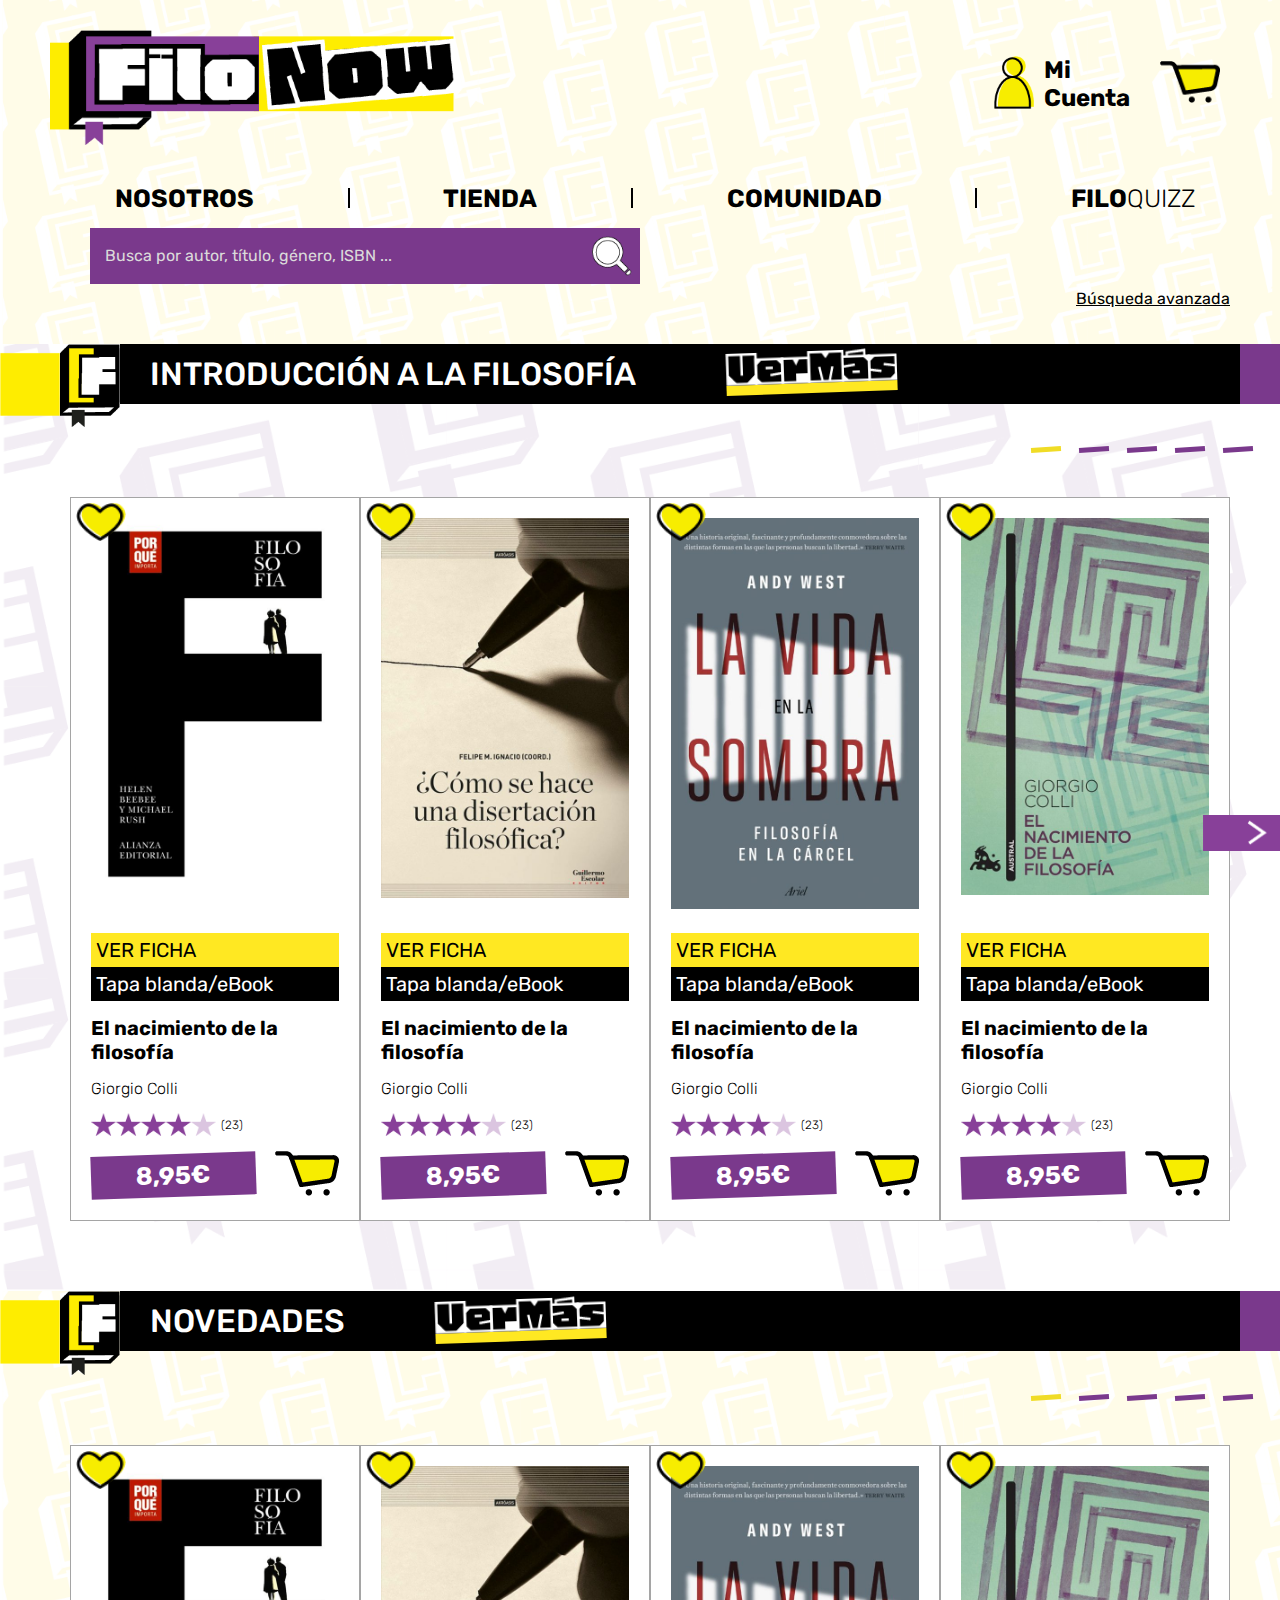
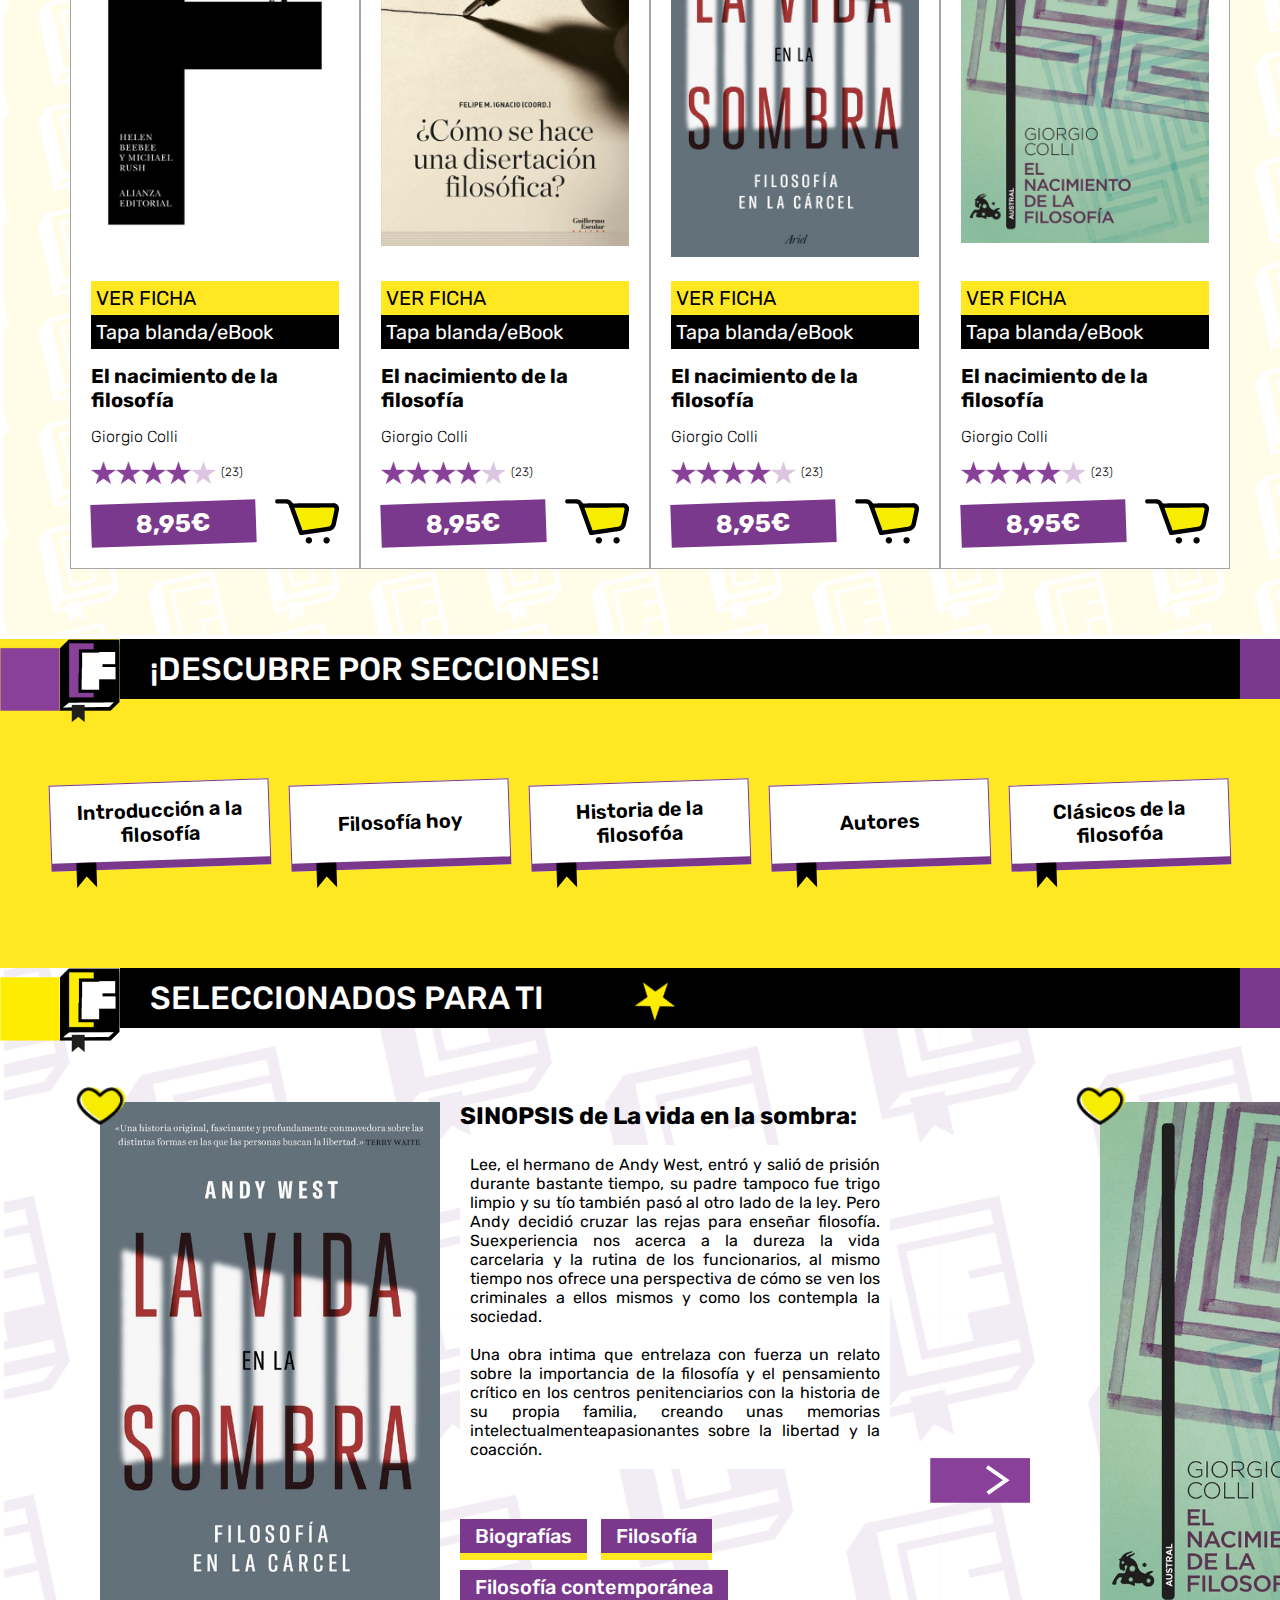
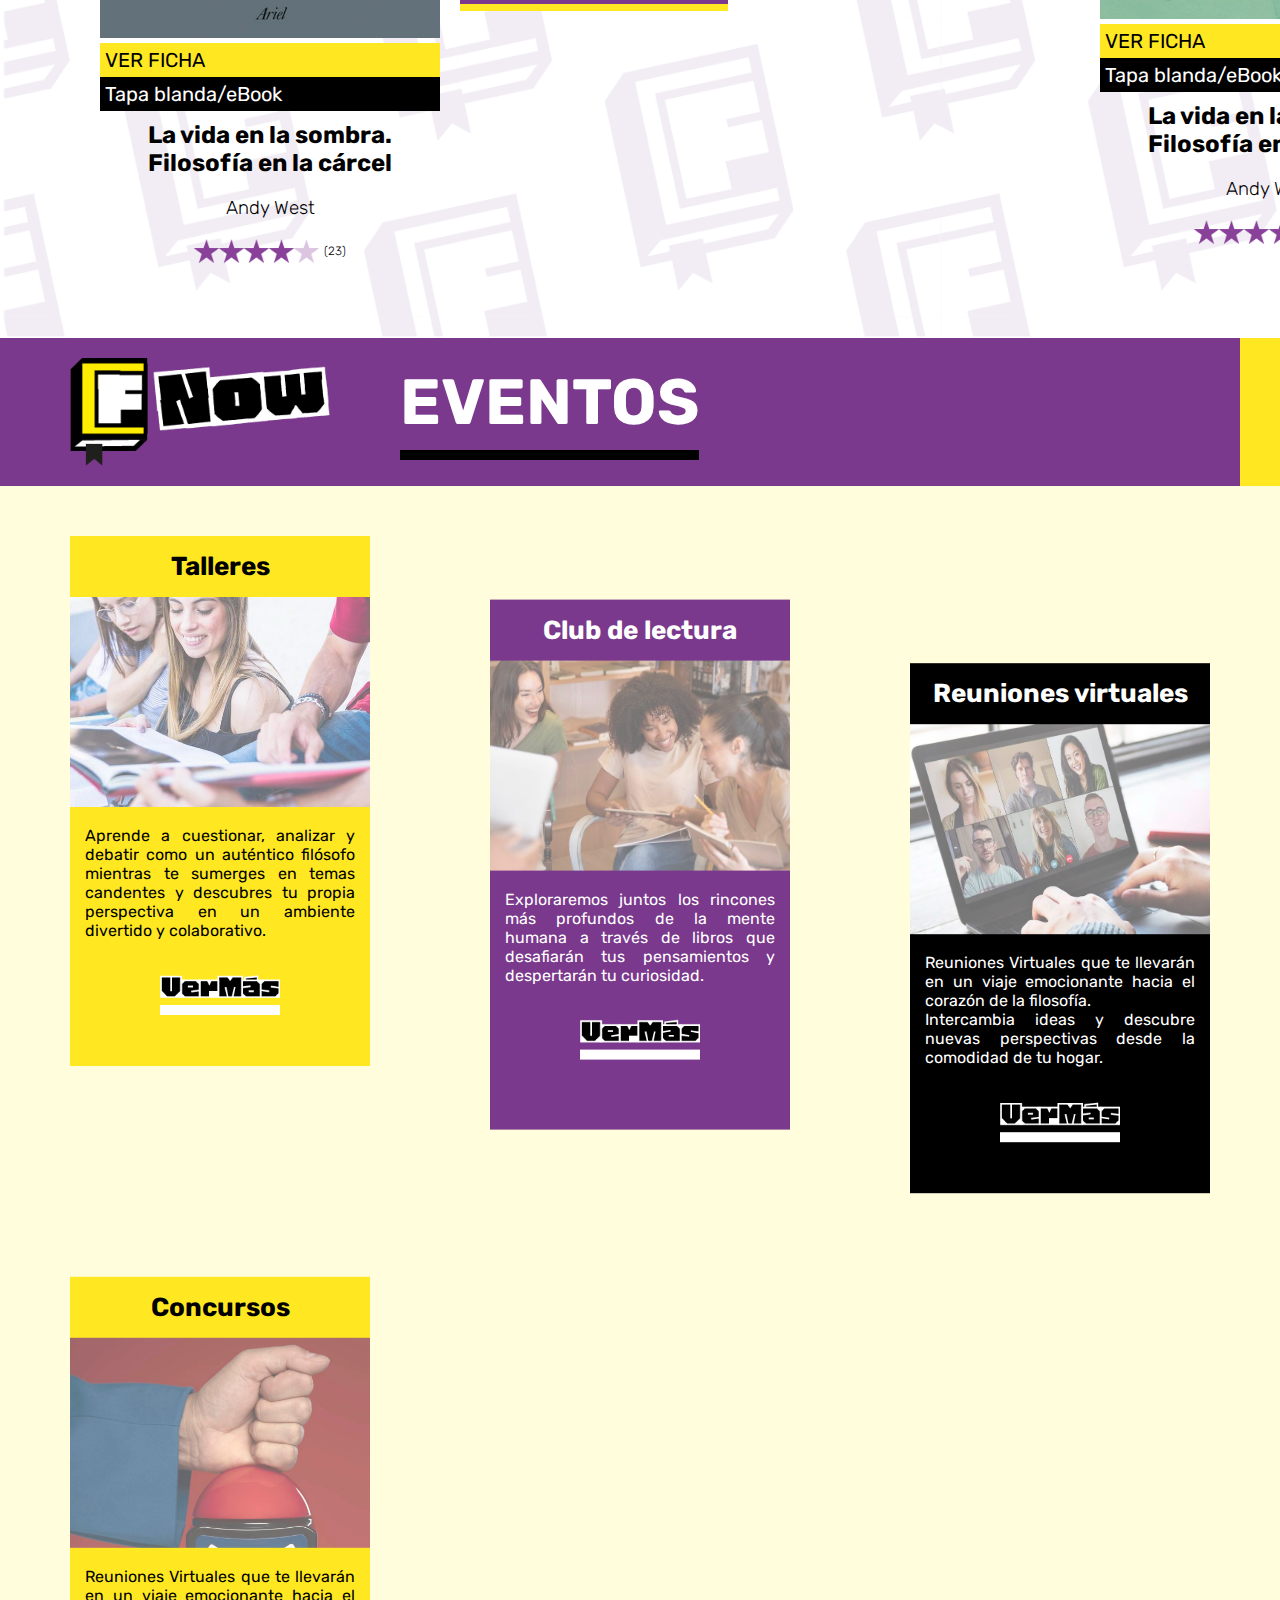
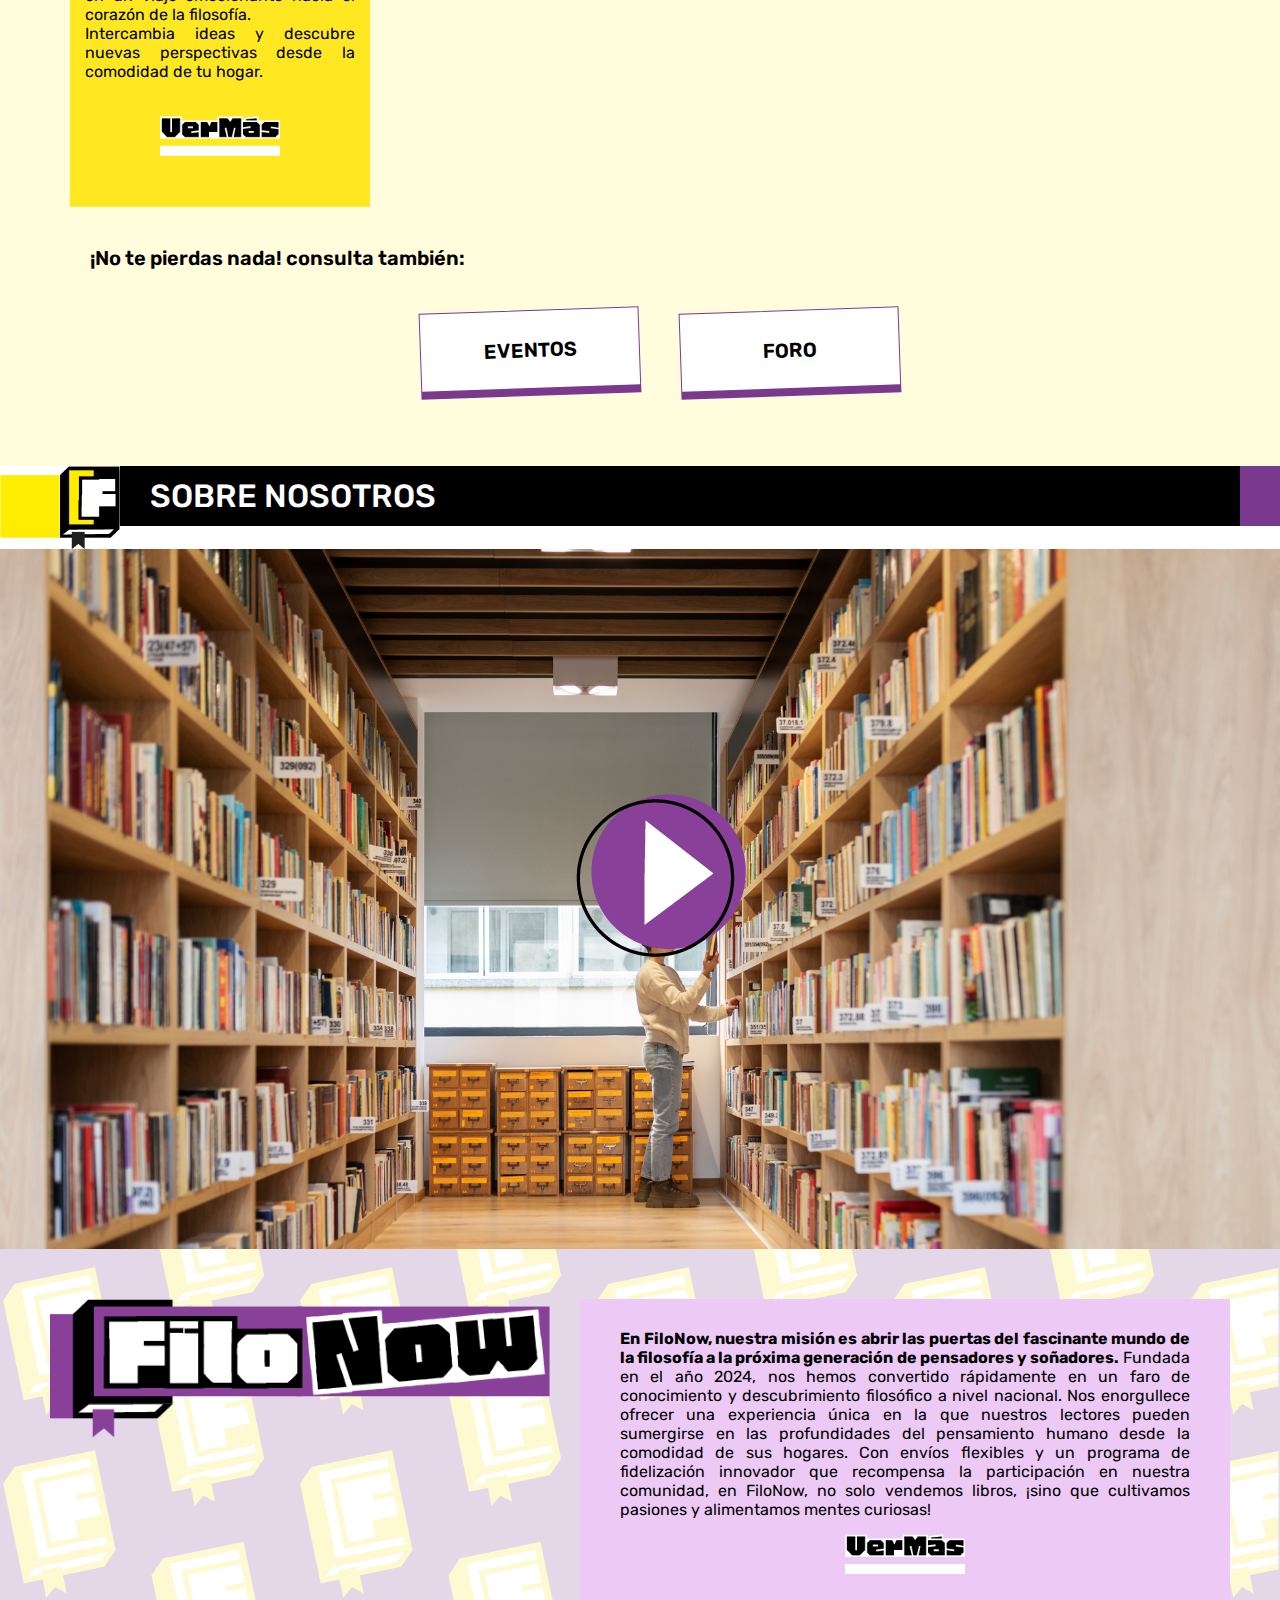
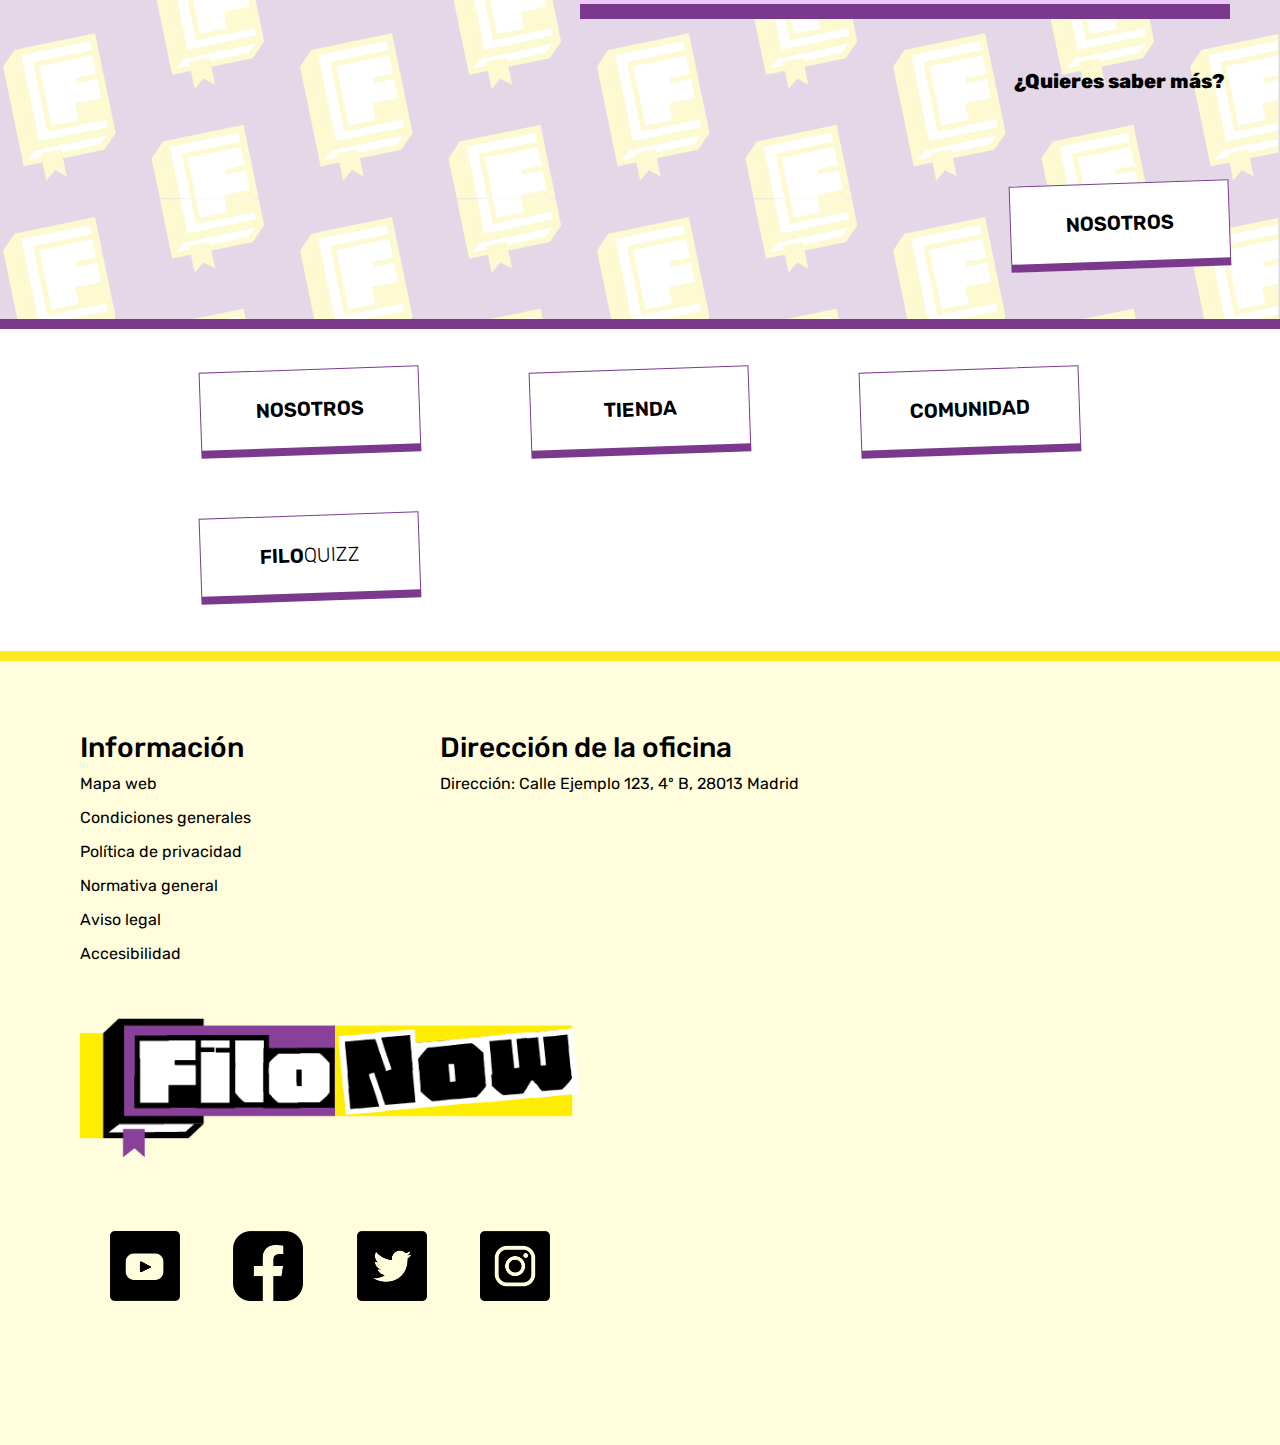
==== commit 64fd70a1: "finalizado" ====
--- a/index.html
+++ b/index.html
@@ -363,6 +363,8 @@
           </div>
       </div>
 </section>
+
+  <!-- PARA TI -->
  <section class="parati-home">
    <div class="titulo-intro-filo-home titulo-parati">
        <img src="./logo/LOGOTIPO_VR10.png" alt="logo FiloNow" class="imagen-titulo-descubre">
@@ -414,7 +416,7 @@
            <div class="info-libro-parati">
                <a href="#"><img src="/botones/like-active.png" alt="botón me gusta" class="me-gusta-parati"></a>
                <div class="portada-parati">
-                   <img src="./imagenes/portadas/libro3.jpg" alt="" class="portada-parati1">
+                   <img src="./imagenes/portadas/libro4.jpg" alt="" class="portada-parati1">
                </div>
               
                <div class="ficha">
@@ -446,6 +448,42 @@
                 </div>
            </div>
        </div>     
+       <div class="libro-parati">
+           <div class="info-libro-parati">
+               <a href="#"><img src="/botones/like-active.png" alt="botón me gusta" class="me-gusta-parati"></a>
+               <div class="portada-parati">
+                   <img src="./imagenes/portadas/libro1.jpg" alt="" class="portada-parati1">
+               </div>
+              
+               <div class="ficha">
+                   <a href="#">VER FICHA</a>
+               </div>
+               <div class="formato">
+                   <p>Tapa blanda/eBook</p>  
+               </div>
+               <h2 class="parati-nombreautor">La vida en la sombra. Filosofía en la cárcel</h2>
+               <h3 class="parati-nombreautor">Andy West</h3>
+               <div class="puntuacion puntuacion-parati">
+                   <img src="./botones/estrella.png" alt="">
+                   <img src="./botones/estrella.png" alt="">
+                   <img src="./botones/estrella.png" alt="">
+                   <img src="./botones/estrella.png" alt="">
+                   <img src="./botones/estrella.png" alt="">
+                   <span>(23)</span>
+               </div>
+           </div>
+           <div class="descripcion-libro-parati">
+               <h2 class="h2-parati">SINOPSIS de La vida en la sombra:</h2>
+               <p>Lee, el hermano de Andy West, entró y salió de prisión durante bastante tiempo, su padre tampoco fue trigo limpio y su tío también pasó al otro lado de la ley. Pero Andy decidió cruzar las rejas para enseñar filosofía. Suexperiencia nos acerca a la dureza la vida carcelaria y la rutina de los funcionarios, al mismo tiempo nos ofrece una perspectiva de cómo se ven los criminales a ellos mismos y como los contempla la sociedad.
+  
+                <br><br>Una obra intima que entrelaza con fuerza un relato sobre la importancia de la filosofía y el pensamiento crítico en los centros penitenciarios con la historia de su propia familia, creando unas memorias intelectualmenteapasionantes sobre la libertad y la coacción.</p>
+                <div class="tags-parati">
+                   <a href="#">Biografías</a>
+                   <a href="#">Filosofía</a>
+                   <a href="#">Filosofía contemporánea</a>
+                </div>
+           </div>
+       </div>     
    </div>
 </section>
 
@@ -501,7 +539,7 @@
    <div class="adicional-eventos">
        <p>¡No te pierdas nada! consulta también: </p>
        <div class="botones-eventos">
-           <a href="#"  class="botones-general">EVENTOS</a>
+           <a href="comunidad.html"  class="botones-general">EVENTOS</a>
            <a href="#"  class="botones-general">FORO</a>
        </div>
    </div>
@@ -529,7 +567,7 @@
        </div>
        <div class="saber-mas-nosotros">
            <p>¿Quieres saber más?</p>
-           <a href="#" class="botones-general">NOSOTROS</a>
+           <a href="nosotros.html" class="botones-general">NOSOTROS</a>
        </div>
    </div>
 </section>
@@ -537,9 +575,9 @@
 <footer>
    <section>
        <div class="grid-botones-foot">
-           <a href="#" class="botones-general">NOSOTROS</a>
-           <a href="#" class="botones-general">TIENDA</a>
-           <a href="#" class="botones-general">COMUNIDAD</a>
+           <a href="nosotros.html" class="botones-general">NOSOTROS</a>
+           <a href="tienda.html" class="botones-general">TIENDA</a>
+           <a href="comunidad.html" class="botones-general">COMUNIDAD</a>
            <a href="#" class="botones-general">FILO<span>QUIZZ</span></a>
        </div>
    </section>
--- a/CSS/style.css
+++ b/CSS/style.css
@@ -762,7 +762,7 @@
  }
 
  .contenido-parati{
-  padding: 50px 50px;
+  padding: 50px 40px;
  }
 
  .portada-parati1{
@@ -771,6 +771,7 @@
 
  .libro-parati{
   flex-direction: column;
+  margin-right: 15px;
  }
 
  .parati-nombreautor{
